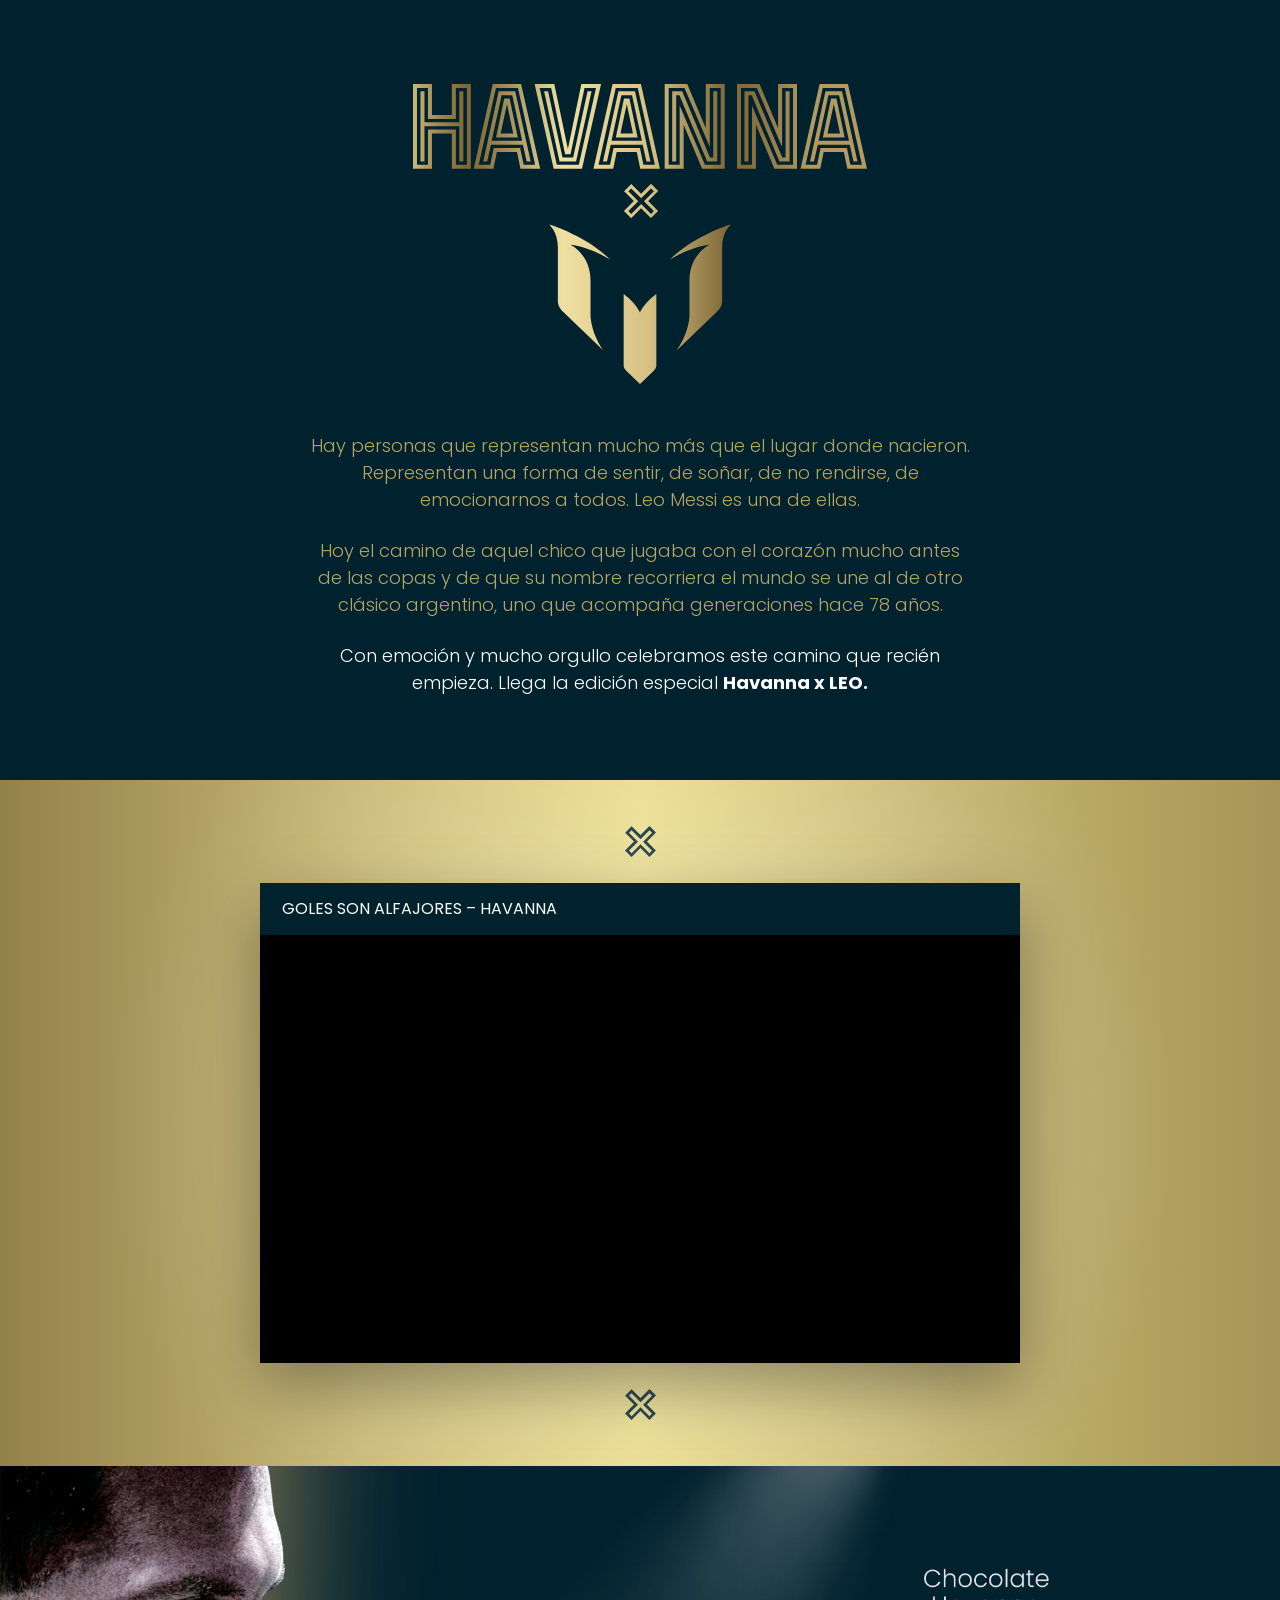
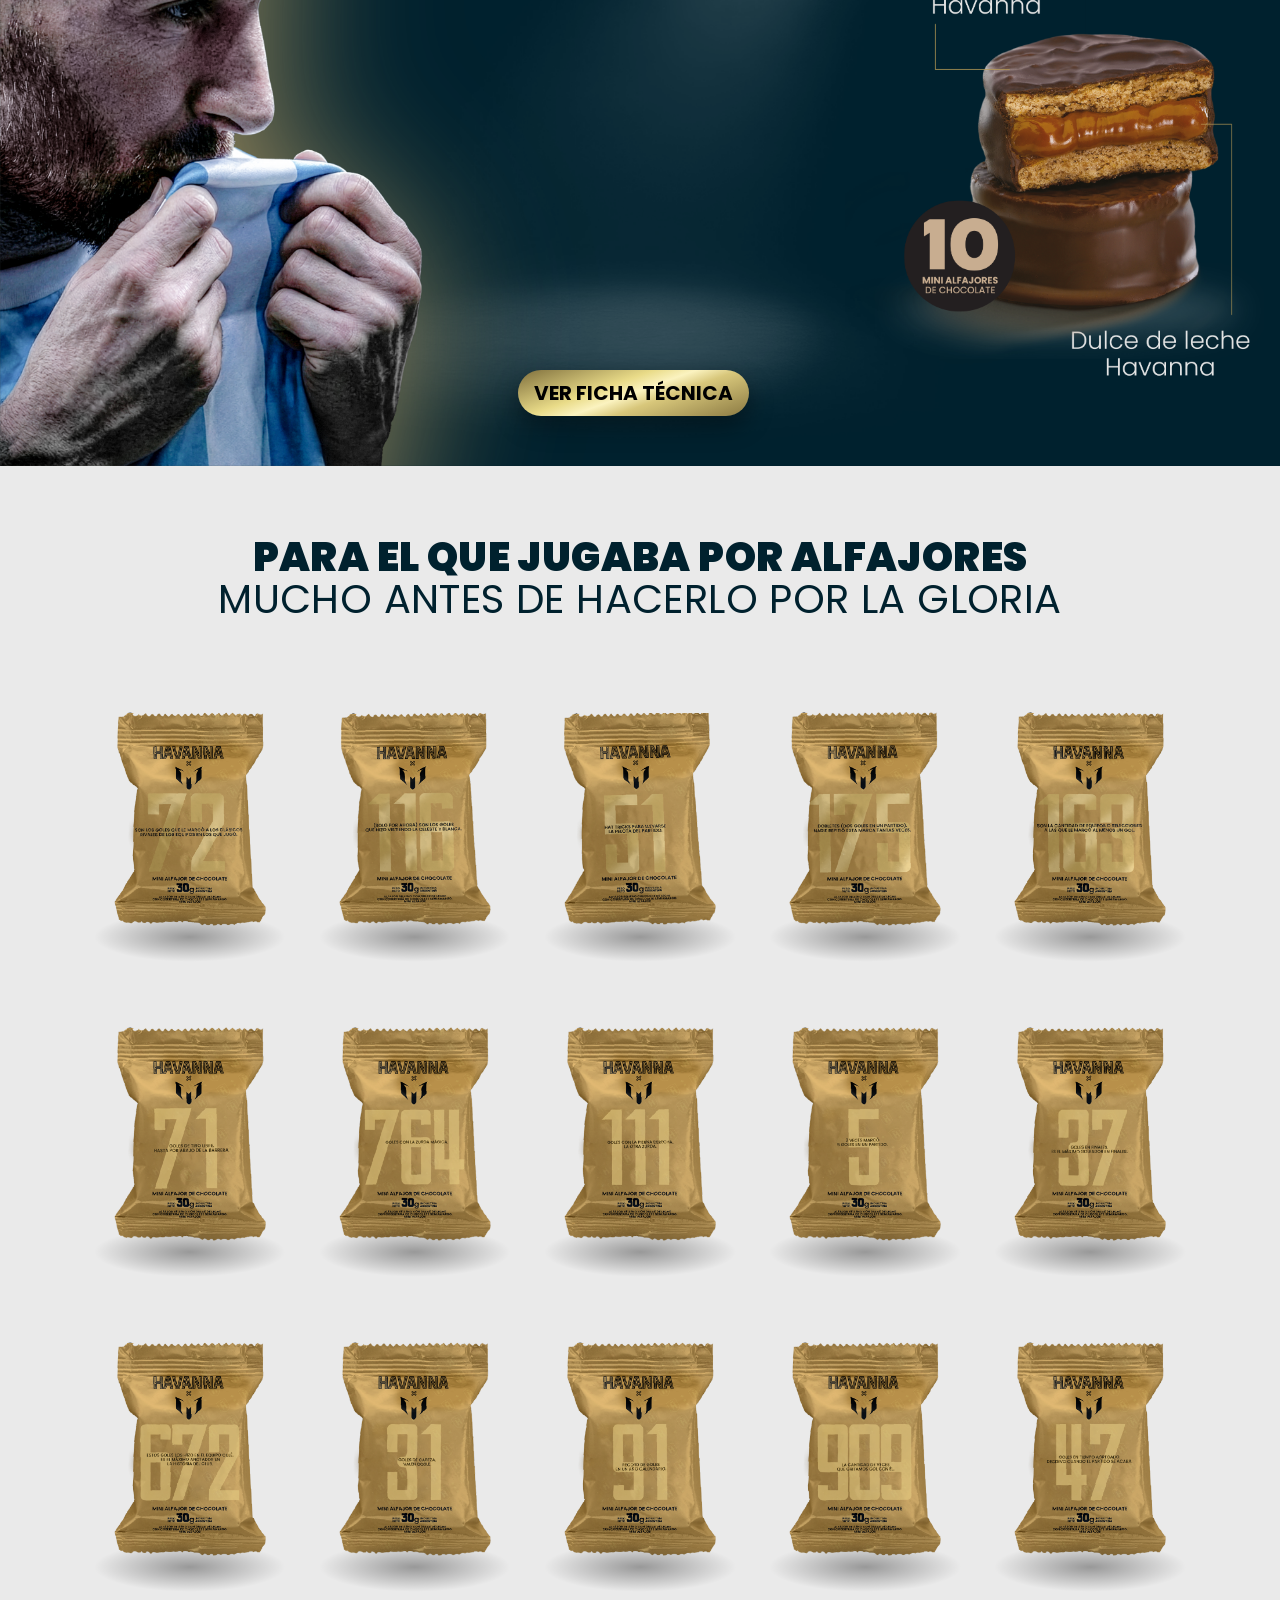
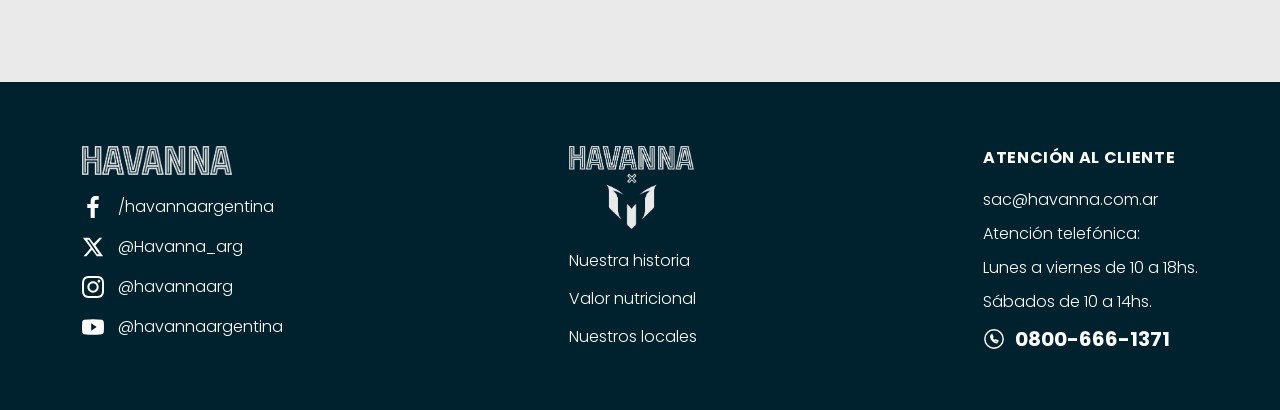
==== index.html @ f2377c0c "mobile" ====
<!doctype html>
<html lang="es">
  <head>
    <meta charset="UTF-8" />
    <meta name="viewport" content="width=device-width, initial-scale=1.0" />
    <title>Havanna x Leo</title>
    <link rel="preconnect" href="https://fonts.googleapis.com" />
    <link rel="preconnect" href="https://fonts.gstatic.com" crossorigin />
    <link
      href="https://fonts.googleapis.com/css2?family=Poppins:wght@300;400;500;700;900&display=swap"
      rel="stylesheet"
    />
    <link href="./styles.css" rel="stylesheet" />
  </head>
  <body>
    <!-- HERO -->
    <section class="hero">
      <div class="wrap">
        <div class="lockup">
          <img src="./recursos/SVG/logo-hero.svg" alt="Logo Havanna x Leo" />
        </div>

        <div class="hero-copy">
          <p>
            Hay personas que representan mucho más que el lugar donde nacieron.
            Representan una forma de sentir, de soñar, de no rendirse, de
            emocionarnos a todos. Leo Messi es una de ellas.
          </p>
          <p>
            Hoy el camino de aquel chico que jugaba con el corazón mucho antes
            de las copas y de que su nombre recorriera el mundo se une al de
            otro clásico argentino, uno que acompaña generaciones hace 78 años.
          </p>
          <p class="light">
            Con emoción y mucho orgullo celebramos este camino que recién
            empieza. Llega la edición especial <b>Havanna x LEO.</b>
          </p>
        </div>
      </div>
    </section>

    <!-- BANDA + VIDEO -->
    <section class="band">
      <img src="./recursos/SVG/x.svg" alt="" />

      <div class="video-card">
        <div class="video-bar">GOLES SON ALFAJORES – HAVANNA</div>
        <div class="video-frame">
          <iframe
            src="https://www.youtube.com/embed/VIDEO_ID"
            title="Goles son alfajores – Havanna"
            allow="
              accelerometer;
              autoplay;
              clipboard-write;
              encrypted-media;
              gyroscope;
              picture-in-picture;
            "
            allowfullscreen
          ></iframe>
        </div>
      </div>

      <img src="./recursos/SVG/x.svg" alt="" />
    </section>

    <!-- PRODUCTO -->
    <section class="product" id="ficha">
      <div class="product-col none"></div>
      <div class="product-col">
        <img class="pack-img" src="./recursos/Misc/Pack.png" alt="" />
        <button class="product-button" type="button">Ver ficha técnica</button>
      </div>
      <div class="product-col">
        <img
          class="alfajor-img"
          src="./recursos/Misc/Alfajor-banner.png"
          alt=""
        />
      </div>
    </section>

    <!-- GRILLA DE ALFAJORES -->
    <section class="collection">
      <div class="wrap">
        <h2>
          PARA EL QUE JUGABA POR ALFAJORES
          <span>MUCHO ANTES DE HACERLO POR LA GLORIA</span>
        </h2>

        <div class="grid" id="grid"></div>
      </div>
    </section>

    <!-- FOOTER -->
    <footer>
      <div class="wrap footer-grid">
        <div class="footer-col">
          <img
            class="logo-havanna"
            src="./recursos/Misc/Logo.png"
            alt="Havanna"
          />
          <div class="social">
            <a href="https://www.facebook.com/havannaargentina/?locale=es_LA"
              ><?xml version="1.0" encoding="iso-8859-1"?>
              <svg viewBox="0 0 155.139 155.139">
                <g>
                  <path
                    style="fill: #fff"
                    d="M89.584,155.139V84.378h23.742l3.562-27.585H89.584V39.184
		c0-7.984,2.208-13.425,13.67-13.425l14.595-0.006V1.08C115.325,0.752,106.661,0,96.577,0C75.52,0,61.104,12.853,61.104,36.452
		v20.341H37.29v27.585h23.814v70.761H89.584z"
                  />
                </g>
                <g></g>
                <g></g>
                <g></g>
                <g></g>
                <g></g>
                <g></g>
                <g></g>
                <g></g>
                <g></g>
                <g></g>
                <g></g>
                <g></g>
                <g></g>
                <g></g>
                <g></g>
              </svg>
              /havannaargentina</a
            >
            <a href="https://x.com/havanna_arg"
              ><svg viewBox="0 0 24 24">
                <path
                  d="M18.9 2H22l-7.3 8.3L23 22h-6.8l-5.3-6.9L4.8 22H1.7l7.8-8.9L1 2h7l4.8 6.3L18.9 2zm-2.4 18h1.9L7.6 4H5.6l10.9 16z"
                /></svg
              >@Havanna_arg</a
            >
            <a href="https://instagram.com/havannaarg"
              ><svg
                height="511pt"
                viewBox="0 0 511 511.9"
                width="511pt"
                xmlns="http://www.w3.org/2000/svg"
              >
                <path
                  d="m510.949219 150.5c-1.199219-27.199219-5.597657-45.898438-11.898438-62.101562-6.5-17.199219-16.5-32.597657-29.601562-45.398438-12.800781-13-28.300781-23.101562-45.300781-29.5-16.296876-6.300781-34.898438-10.699219-62.097657-11.898438-27.402343-1.300781-36.101562-1.601562-105.601562-1.601562s-78.199219.300781-105.5 1.5c-27.199219 1.199219-45.898438 5.601562-62.097657 11.898438-17.203124 6.5-32.601562 16.5-45.402343 29.601562-13 12.800781-23.097657 28.300781-29.5 45.300781-6.300781 16.300781-10.699219 34.898438-11.898438 62.097657-1.300781 27.402343-1.601562 36.101562-1.601562 105.601562s.300781 78.199219 1.5 105.5c1.199219 27.199219 5.601562 45.898438 11.902343 62.101562 6.5 17.199219 16.597657 32.597657 29.597657 45.398438 12.800781 13 28.300781 23.101562 45.300781 29.5 16.300781 6.300781 34.898438 10.699219 62.101562 11.898438 27.296876 1.203124 36 1.5 105.5 1.5s78.199219-.296876 105.5-1.5c27.199219-1.199219 45.898438-5.597657 62.097657-11.898438 34.402343-13.300781 61.601562-40.5 74.902343-74.898438 6.296876-16.300781 10.699219-34.902343 11.898438-62.101562 1.199219-27.300781 1.5-36 1.5-105.5s-.101562-78.199219-1.300781-105.5zm-46.097657 209c-1.101562 25-5.300781 38.5-8.800781 47.5-8.601562 22.300781-26.300781 40-48.601562 48.601562-9 3.5-22.597657 7.699219-47.5 8.796876-27 1.203124-35.097657 1.5-103.398438 1.5s-76.5-.296876-103.402343-1.5c-25-1.097657-38.5-5.296876-47.5-8.796876-11.097657-4.101562-21.199219-10.601562-29.398438-19.101562-8.5-8.300781-15-18.300781-19.101562-29.398438-3.5-9-7.699219-22.601562-8.796876-47.5-1.203124-27-1.5-35.101562-1.5-103.402343s.296876-76.5 1.5-103.398438c1.097657-25 5.296876-38.5 8.796876-47.5 4.101562-11.101562 10.601562-21.199219 19.203124-29.402343 8.296876-8.5 18.296876-15 29.398438-19.097657 9-3.5 22.601562-7.699219 47.5-8.800781 27-1.199219 35.101562-1.5 103.398438-1.5 68.402343 0 76.5.300781 103.402343 1.5 25 1.101562 38.5 5.300781 47.5 8.800781 11.097657 4.097657 21.199219 10.597657 29.398438 19.097657 8.5 8.300781 15 18.300781 19.101562 29.402343 3.5 9 7.699219 22.597657 8.800781 47.5 1.199219 27 1.5 35.097657 1.5 103.398438s-.300781 76.300781-1.5 103.300781zm0 0"
                />
                <path
                  d="m256.449219 124.5c-72.597657 0-131.5 58.898438-131.5 131.5s58.902343 131.5 131.5 131.5c72.601562 0 131.5-58.898438 131.5-131.5s-58.898438-131.5-131.5-131.5zm0 216.800781c-47.097657 0-85.300781-38.199219-85.300781-85.300781s38.203124-85.300781 85.300781-85.300781c47.101562 0 85.300781 38.199219 85.300781 85.300781s-38.199219 85.300781-85.300781 85.300781zm0 0"
                />
                <path
                  d="m423.851562 119.300781c0 16.953125-13.746093 30.699219-30.703124 30.699219-16.953126 0-30.699219-13.746094-30.699219-30.699219 0-16.957031 13.746093-30.699219 30.699219-30.699219 16.957031 0 30.703124 13.742188 30.703124 30.699219zm0 0"
                /></svg
              >@havannaarg</a
            >
            <a href="https://www.youtube.com/havannaargentina">
              <svg version="1.1" viewBox="0 0 409.592 409.592">
                <g>
                  <g>
                    <path
                      d="M403.882,107.206c-2.15-17.935-19.052-35.133-36.736-37.437c-107.837-13.399-216.883-13.399-324.685,0
			C24.762,72.068,7.86,89.271,5.71,107.206c-7.613,65.731-7.613,129.464,0,195.18c2.15,17.935,19.052,35.149,36.751,37.437
			c107.802,13.399,216.852,13.399,324.685,0c17.684-2.284,34.586-19.502,36.736-37.437
			C411.496,236.676,411.496,172.937,403.882,107.206z M170.661,273.074V136.539l102.4,68.27L170.661,273.074z"
                    />
                  </g>
                </g>
                <g></g>
                <g></g>
                <g></g>
                <g></g>
                <g></g>
                <g></g>
                <g></g>
                <g></g>
                <g></g>
                <g></g>
                <g></g>
                <g></g>
                <g></g>
                <g></g>
                <g></g>
              </svg>
              @havannaargentina</a
            >
          </div>
        </div>

        <div class="footer-col">
          <img
            class="logo-havanna-messi desktop"
            src="./recursos/Misc/Logo-Messi.png"
            alt="Havanna"
          />

          <img
            class="logo-havanna-messi mobile"
            src="./recursos/Misc/Logo-Messi-Horizontal.png"
            alt="Havanna"
          />

          <div class="foot-links">
            <a href="https://havanna.com.ar/nosotros/historia"
              >Nuestra historia</a
            >
            <a href="#ficha">Valor nutricional</a>
            <a href="https://havanna.com.ar/nuestros-locales"
              >Nuestros locales</a
            >
          </div>
        </div>

        <div class="footer-col foot-contact">
          <h4>ATENCIÓN AL CLIENTE</h4>
          <p>sac@havanna.com.ar</p>
          <p>Atención telefónica:</p>
          <p>Lunes a viernes de 10 a 18hs.</p>
          <p>Sábados de 10 a 14hs.</p>
          <div class="foot-phone">
            <svg viewBox="0 0 24 24">
              <circle cx="12" cy="12" r="10" />
              <path
                d="M8.5 8.5c0 4 3 7 6.5 7.5l1.2-2-2.4-1-.8 1c-1.5-.6-2.7-1.8-3.3-3.3l1-.8-1-2.4-1.2 1.2z"
              />
            </svg>
            0800-666-1371
          </div>
        </div>
      </div>
    </footer>

    <!-- MODAL FICHA TÉCNICA -->
    <dialog id="modal-ficha" class="modal-overlay" aria-label="Ficha técnica">
      <div class="modal-box">
        <button type="button" class="modal-close" aria-label="Cerrar">
          &times;
        </button>
        <img
          src="./recursos/Misc/Ficha-Tecnica-HavannaxMessi.jpg"
          alt="Ficha técnica Havanna x LEO"
        />
      </div>
    </dialog>

    <script>
      var grid = document.getElementById("grid");
      for (var i = 1; i <= 15; i++) {
        var num = String(i);
        var d = document.createElement("div");
        d.className = "wrapper";
        d.innerHTML =
          '<img src="recursos/Alfajores-crop/AL' +
          num +
          '.png" alt="Alfajor Havanna x LEO ' +
          num +
          '" />';
        grid.appendChild(d);
      }

      var modal = document.getElementById("modal-ficha");
      var btnFicha = document.querySelector(".product-button");
      var btnClose = document.querySelector(".modal-close");

      btnFicha.addEventListener("click", function () {
        modal.showModal();
      });

      btnClose.addEventListener("click", function () {
        modal.close();
      });

      modal.addEventListener("click", function (e) {
        if (e.target === modal) modal.close();
      });
    </script>
  </body>
</html>
---- styles.css ----
:root {
  --navy: #00212e;
  --navy-deep: #050606;
  --grey: #eaeaea;
  --white: #ffffff;
  --gold: #c9b26a;
  --gold-soft: #b5a564;
  --gold-band: linear-gradient(
    90deg,
    #93814a 0%,
    #c8b873 28%,
    #e9db88 50%,
    #c8b873 72%,
    #a69556 100%
  );
  --gold-metal: linear-gradient(
    160deg,
    #7e6e3c 0%,
    #e9db88 38%,
    #fbf3c0 50%,
    #d8c77b 62%,
    #8a7942 100%
  );
  --content: 1180px;
}

* {
  box-sizing: border-box;
  margin: 0;
  padding: 0;
}
html {
  scroll-behavior: smooth;
}
body {
  font-family: "Poppins", sans-serif;
  background: var(--navy);
  color: var(--white);
  line-height: 1.5;
  -webkit-font-smoothing: antialiased;
}
img {
  max-width: 100%;
  display: block;
}
a {
  color: inherit;
  text-decoration: none;
}

.coming-soon {
  text-transform: uppercase;
  font-weight: 300;
  letter-spacing: 5px;
  color: var(--gold);
  margin-top: 50px;
}

.wrap {
  max-width: var(--content);
  margin: 0 auto;
  padding: 0 32px;
  display: flex;
  height: 100%;
  flex-direction: column;
  align-items: center;
  justify-content: center;
}

.img-slot {
  position: relative;
  background: #11222d;
  background-image: linear-gradient(
    135deg,
    rgba(255, 255, 255, 0.04) 25%,
    transparent 25%,
    transparent 50%,
    rgba(255, 255, 255, 0.04) 50%,
    rgba(255, 255, 255, 0.04) 75%,
    transparent 75%
  );
  background-size: 28px 28px;
  border: 1px dashed rgba(201, 178, 106, 0.45);
  display: flex;
  align-items: center;
  justify-content: center;
  color: rgba(201, 178, 106, 0.7);
  font-size: 13px;
  letter-spacing: 0.05em;
  text-align: center;
}
.img-slot span {
  padding: 8px 12px;
}

.logo-havanna {
  width: 150px;
  padding-bottom: 20px;
}

.logo-havanna-messi {
  width: 125px;
  padding-bottom: 20px;
}

.x-mark {
  width: 34px;
  height: 34px;
  display: block;
}
.x-mark path {
  fill: var(--gold);
}

.leo-mark {
  width: 120px;
  height: auto;
  display: block;
}

/* HERO */
.hero {
  background: var(--navy);
  text-align: center;
  height: 100vh;
  max-height: 780px;
}
.lockup {
  display: flex;
  flex-direction: column;
  align-items: center;
  gap: 18px;
  margin-bottom: 48px;
}

.lockup img {
  height: 300px;
}

.hero-copy {
  max-width: 660px;
  margin: 0 auto;
  display: flex;
  flex-direction: column;
  gap: 24px;
}
.hero-copy p {
  color: var(--gold-soft);
  font-weight: 300;
  font-size: 18px;
}
.hero-copy .light {
  color: var(--white);
}
.hero-copy .light b {
  font-weight: 700;
}

/* BANDA DORADA + VIDEO */
.band {
  background: var(--gold-band);
  padding: 46px 0;
  position: relative;
}
.band::after {
  content: "";
  position: absolute;
  inset: 0;
  background: radial-gradient(
    60% 120% at 50% 50%,
    rgba(255, 255, 255, 0.35),
    transparent 70%
  );
  pointer-events: none;
}
.band .x-mark {
  margin: 0 auto;
  position: relative;
  z-index: 1;
}
.band img {
  width: 31px;
  margin: 0 auto;
}
.band .x-mark path {
  fill: var(--navy);
}
.video-card {
  position: relative;
  z-index: 1;
  max-width: 760px;
  margin: 26px auto;
  background: var(--navy);
  overflow: hidden;
  box-shadow: 0 24px 60px rgba(0, 0, 0, 0.35);
}
.video-bar {
  padding: 14px 22px;
  font-size: 16px;
  color: var(--white);
  background: var(--navy);
}
.video-frame {
  position: relative;
  aspect-ratio: 16/9;
  background: #000;
}
.video-frame iframe {
  position: absolute;
  inset: 0;
  width: 100%;
  height: 100%;
  border: 0;
}

/* PRODUCTO */
.product {
  background: var(--navy);
  position: relative;
  min-height: 600px;
  background-image:
    url("./recursos/Misc/Messi.png"), url("./recursos/Misc/Foco.png");
  background-size: contain, contain;
  background-position:
    left,
    55% 10%;
  background-repeat: no-repeat, no-repeat;
  display: flex;
}

.product-col {
  width: 33%;
  display: flex;
  flex-direction: column;
  align-items: center;
  justify-content: flex-end;
  gap: 20px;
  padding: 50px 0;
}

.pack-img {
  height: 400px;
  object-fit: cover;
}

.alfajor-img {
  height: 450px;
  object-fit: cover;
}

.product-button {
  font-family: "Poppins", sans-serif;
  text-transform: uppercase;
  font-size: 20px;
  font-weight: bold;
  padding: 8px 16px;
  border-radius: 24px;
  border: none;
  background: var(--gold-metal);
  box-shadow: 0 10px 24px rgba(0, 0, 0, 0.4);
  cursor: pointer;
}

/* GRILLA DE ALFAJORES */
.collection {
  background: var(--grey);
  color: var(--navy);
  padding: 70px 0 90px;
  text-align: center;
}
.collection h2 {
  font-weight: 900;
  font-size: 40px;
  letter-spacing: 0.01em;
  line-height: 1.05;
}
.collection h2 span {
  display: block;
  font-weight: 400;
}
.grid {
  display: grid;
  grid-template-columns: repeat(5, 1fr);
  gap: 28px 10px;
  margin-top: 56px;
}
.wrapper {
  position: relative;
  aspect-ratio: 3/4;
  overflow: hidden;
  display: flex;
  align-items: center;
  justify-content: center;
}

.wrapper img {
  width: 80%;
  height: 100%;
  padding: 0 10px;
  object-fit: contain;
  display: block;
}

.wrapper::after {
  content: "";
  position: absolute;
  bottom: 0;
  left: 50%;
  transform: translateX(-50%);
  width: 90%;
  height: 50px;
  background: radial-gradient(
    ellipse at center,
    rgba(0, 0, 0, 0.35) 0%,
    rgba(0, 0, 0, 0) 70%
  );
  border-radius: 50%;
}

/* FOOTER */
footer {
  background: var(--navy);
  padding: 64px 0 56px;
}
.footer-grid {
  display: flex;
  justify-content: space-between;
  align-items: flex-start;
  gap: 40px;
  flex-direction: row;
}

.social {
  display: flex;
  flex-direction: column;
  gap: 16px;
}
.social a {
  display: flex;
  align-items: center;
  gap: 14px;
  font-weight: 300;
  font-size: 16px;
}
.social svg {
  width: 22px;
  height: 22px;
  fill: var(--white);
  flex: 0 0 auto;
}
.foot-center {
  display: flex;
  flex-direction: column;
}

.foot-center .leo-mark {
  width: 54px;
  margin: 6px 0 18px;
}

.mobile {
  display: none;
}

.foot-links {
  display: flex;
  flex-direction: column;
  gap: 14px;
  font-weight: 300;
}
.foot-contact h4 {
  font-weight: 700;
  letter-spacing: 0.04em;
  margin-bottom: 18px;
}
.foot-contact p {
  font-weight: 300;
  margin-bottom: 10px;
}
.foot-phone {
  display: flex;
  align-items: center;
  gap: 10px;
  font-weight: 700;
  font-size: 20px;
  margin-top: 6px;
}
.foot-phone svg {
  width: 22px;
  height: 22px;
  fill: none;
  stroke: var(--white);
  stroke-width: 1.6;
}

/* MODAL FICHA TÉCNICA */
.modal-overlay {
  border: none;
  padding: 0;
  background: transparent;
  max-width: 100vw;
  max-height: 100vh;
  width: 100%;
  height: 100%;
}

.modal-overlay::backdrop {
  background: rgba(0, 0, 0, 0.8);
}

.modal-box {
  position: relative;
  max-width: 860px;
  margin: auto;
  top: 50%;
  transform: translateY(-50%);
}

.modal-box img {
  width: 50%;
  height: auto;
  margin: 0 auto;
  display: block;
}

.modal-close {
  position: absolute;
  top: -16px;
  right: -16px;
  width: 36px;
  height: 36px;
  border-radius: 50%;
  border: none;
  background: var(--gold-metal);
  color: var(--navy);
  font-size: 20px;
  line-height: 1;
  cursor: pointer;
  display: flex;
  align-items: center;
  justify-content: center;
  z-index: 1;
  box-shadow: 0 4px 12px rgba(0, 0, 0, 0.4);
}

@media (max-width: 900px) {
  .havanna-word {
    font-size: 54px;
  }
  .product-grid {
    grid-template-columns: 1fr;
  }
  .messi-photo {
    min-height: 300px;
  }
  .grid {
    grid-template-columns: repeat(3, 1fr);
  }
  .collection h2 {
    font-size: 28px;
  }

  .footer-col {
    display: flex;
    flex-direction: column;
    width: 250px;
    align-items: flex-start;
  }

  .social,
  .foot-links {
    align-items: flex-start;
  }

  .footer-grid {
    text-align: center;
    display: flex;
    align-items: center;
    justify-content: center;
    flex-direction: column;
  }

  .foot-phone {
    justify-content: center;
  }

  .foot-contact h4,
  .foot-contact p {
    text-align: left;
  }

  .mobile {
    display: block;
  }

  .desktop {
    display: none;
  }

  .logo-havanna-messi {
    width: 300px !important;
    padding-bottom: 20px;
  }
}

@media (max-width: 520px) {
  .grid {
    grid-template-columns: repeat(2, 1fr);
  }

  .modal-box img {
    width: 90%;
  }

  .modal-close {
    position: absolute;
    top: -16px;
    right: 10px;
  }

  .hero {
    height: unset;
    max-height: unset;
    padding-bottom: 50px;
  }

  .lockup {
    margin-bottom: 0px;
  }

  .lockup img {
    width: 90%;
  }

  .band img {
    width: 16px;
  }

  .video-card {
    width: 90%;
  }

  /* PRODUCTO */
  .product {
    height: 950px;
    padding: 50px 0;
    min-height: unset;
    background-image:
      url("./recursos/Misc/Messi-Mobile.png"), url("./recursos/Misc/Foco.png");
    background-size: 60%, 160%;
    background-position:
      bottom left,
      top;
    flex-direction: column;
  }

  .product-col {
    width: 100%;
    height: auto;
    padding: 20px 0px;
    position: relative;
  }

  .none {
    display: none;
  }

  .pack-img {
    height: 300px;
  }

  .alfajor-img {
    height: 300px;
  }

  .product-button {
    font-size: 12px;
    position: absolute;
    left: 40%;
    top: 220%;
  }

  .collection h2 {
    font-size: 20px;
  }

  .grid {
    grid-template-columns: repeat(3, 1fr);
  }

  .wrapper {
    aspect-ratio: unset;
  }
}
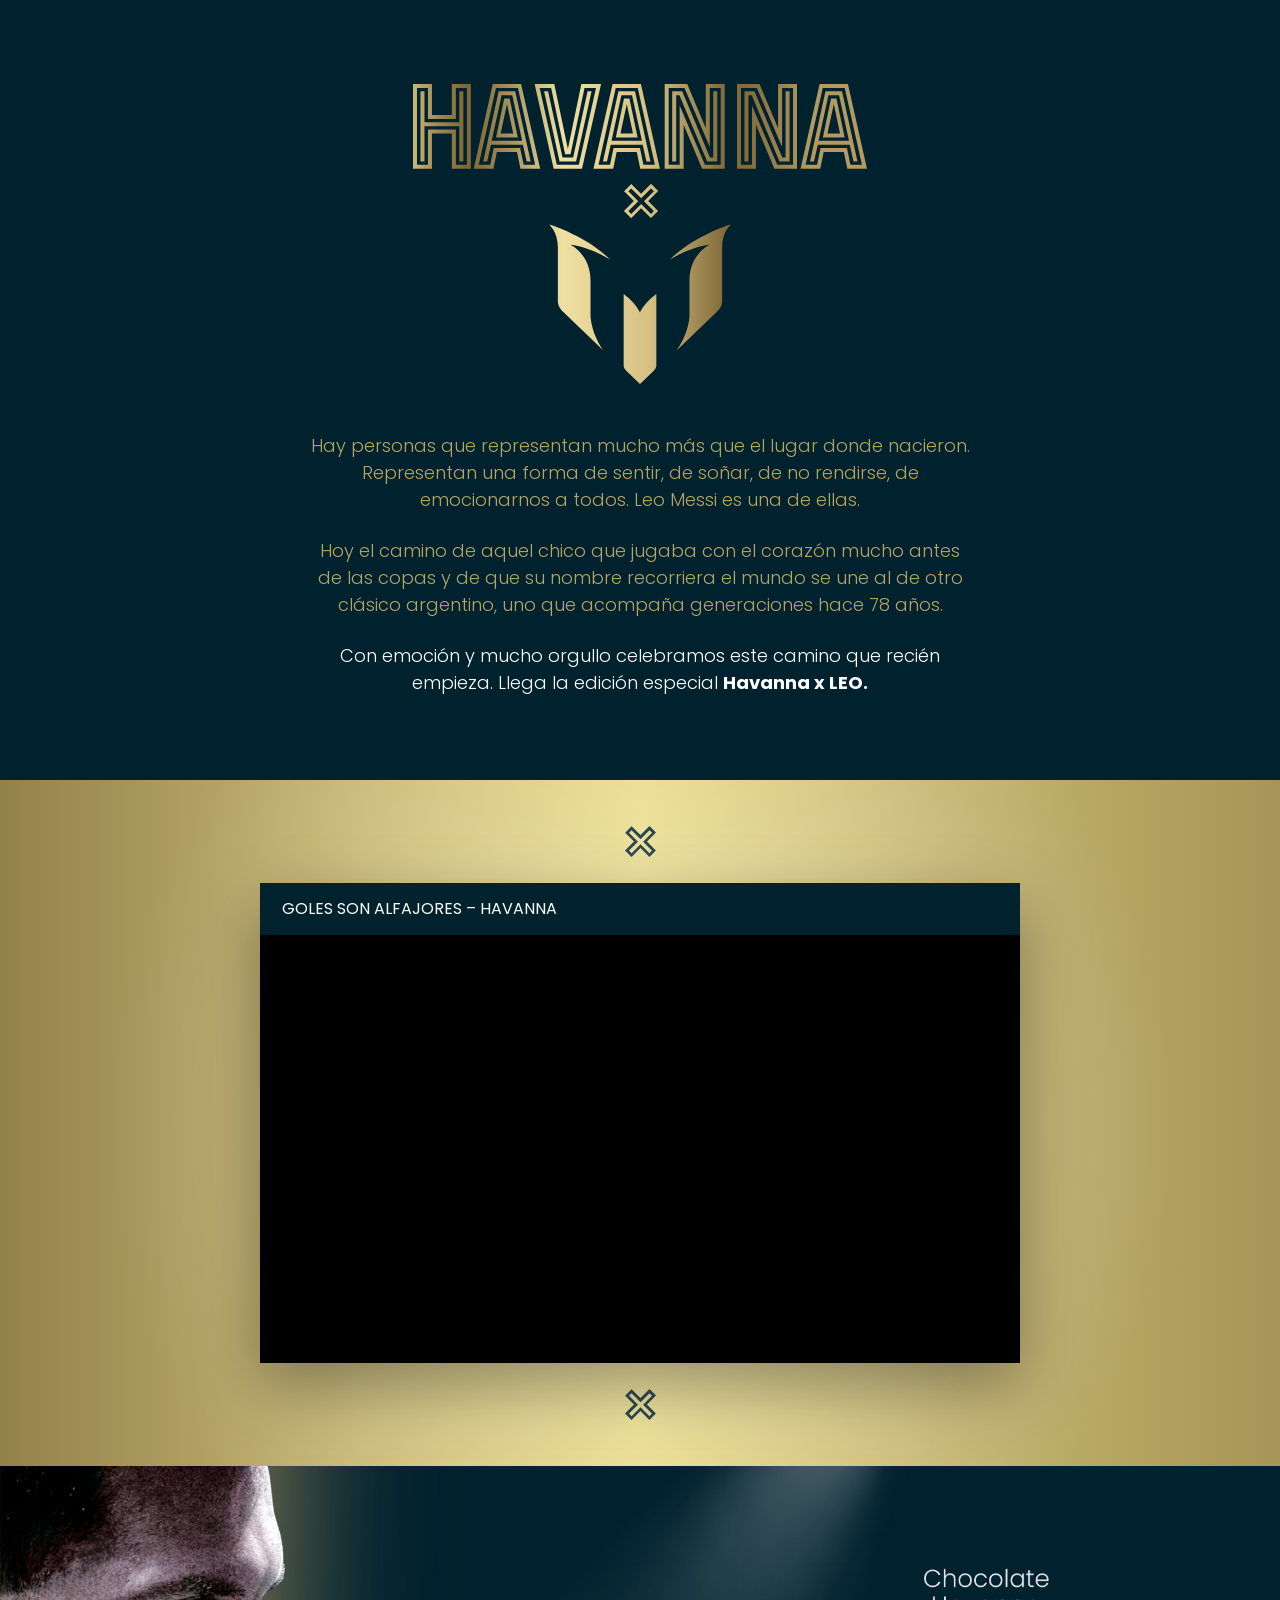
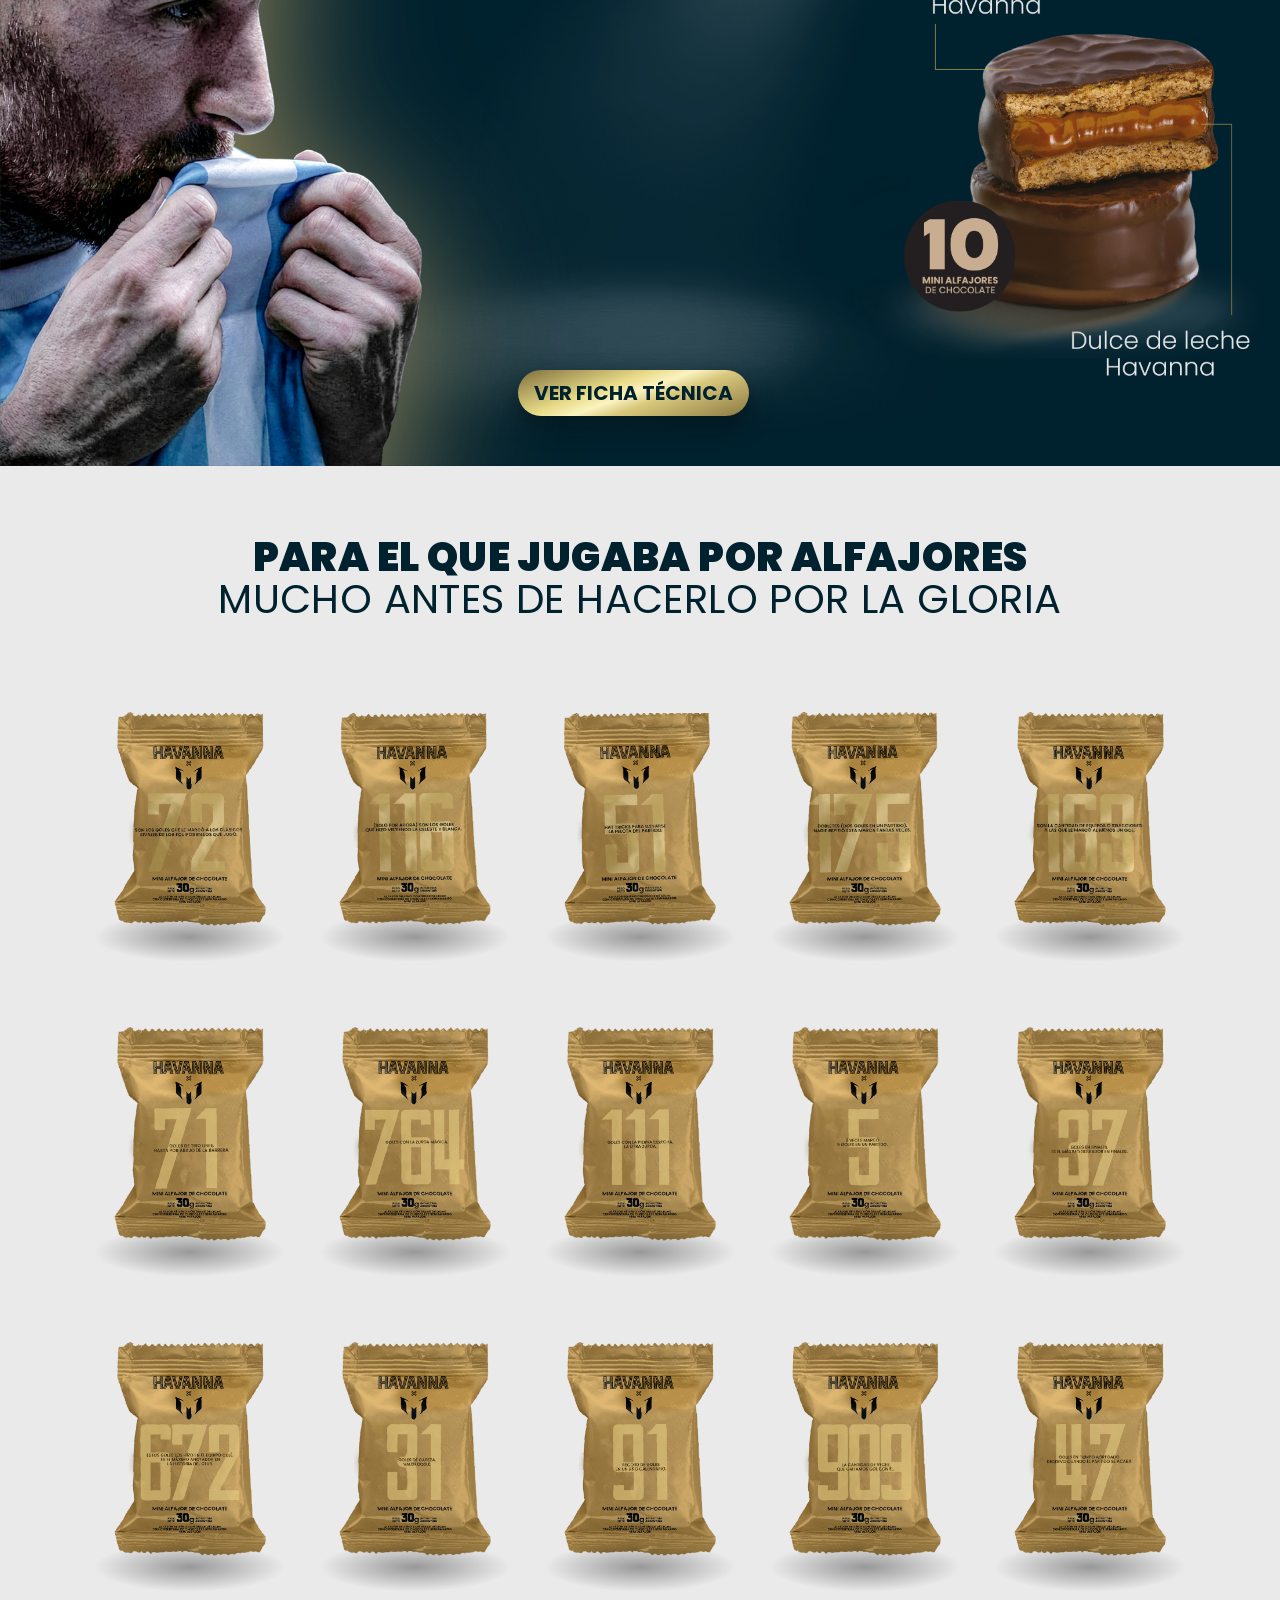
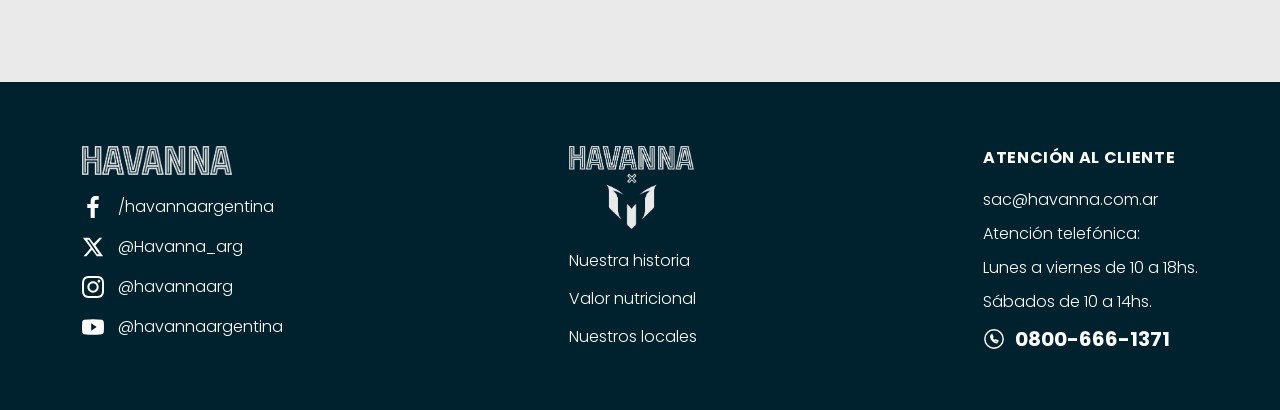
==== commit cb02e269: "gmt tags" ====
--- a/index.html
+++ b/index.html
@@ -11,6 +11,20 @@
       rel="stylesheet"
     />
     <link href="./styles.css" rel="stylesheet" />
+    <!-- Google Tag Manager -->
+    <script>
+      (function (w, d, s, l, i) {
+        w[l] = w[l] || [];
+        w[l].push({ "gtm.start": new Date().getTime(), event: "gtm.js" });
+        var f = d.getElementsByTagName(s)[0],
+          j = d.createElement(s),
+          dl = l != "dataLayer" ? "&l=" + l : "";
+        j.async = true;
+        j.src = "https://www.googletagmanager.com/gtm.js?id=" + i + dl;
+        f.parentNode.insertBefore(j, f);
+      })(window, document, "script", "dataLayer", "GTM-M2GBD9V4");
+    </script>
+    <!-- End Google Tag Manager -->
   </head>
   <body>
     <!-- HERO -->
@@ -277,5 +291,16 @@
         if (e.target === modal) modal.close();
       });
     </script>
+
+    <!-- Google Tag Manager (noscript) -->
+    <noscript
+      ><iframe
+        src="https://www.googletagmanager.com/ns.html?id=GTM-M2GBD9V4"
+        height="0"
+        width="0"
+        style="display: none; visibility: hidden"
+      ></iframe
+    ></noscript>
+    <!-- End Google Tag Manager (noscript) -->
   </body>
 </html>
--- a/styles.css
+++ b/styles.css
@@ -259,6 +259,13 @@
   background: var(--gold-metal);
   box-shadow: 0 10px 24px rgba(0, 0, 0, 0.4);
   cursor: pointer;
+  color: var(--navy);
+}
+
+.product-button,
+.product-button a,
+.product-button:visited {
+  color: var(--navy);
 }
 
 /* GRILLA DE ALFAJORES */
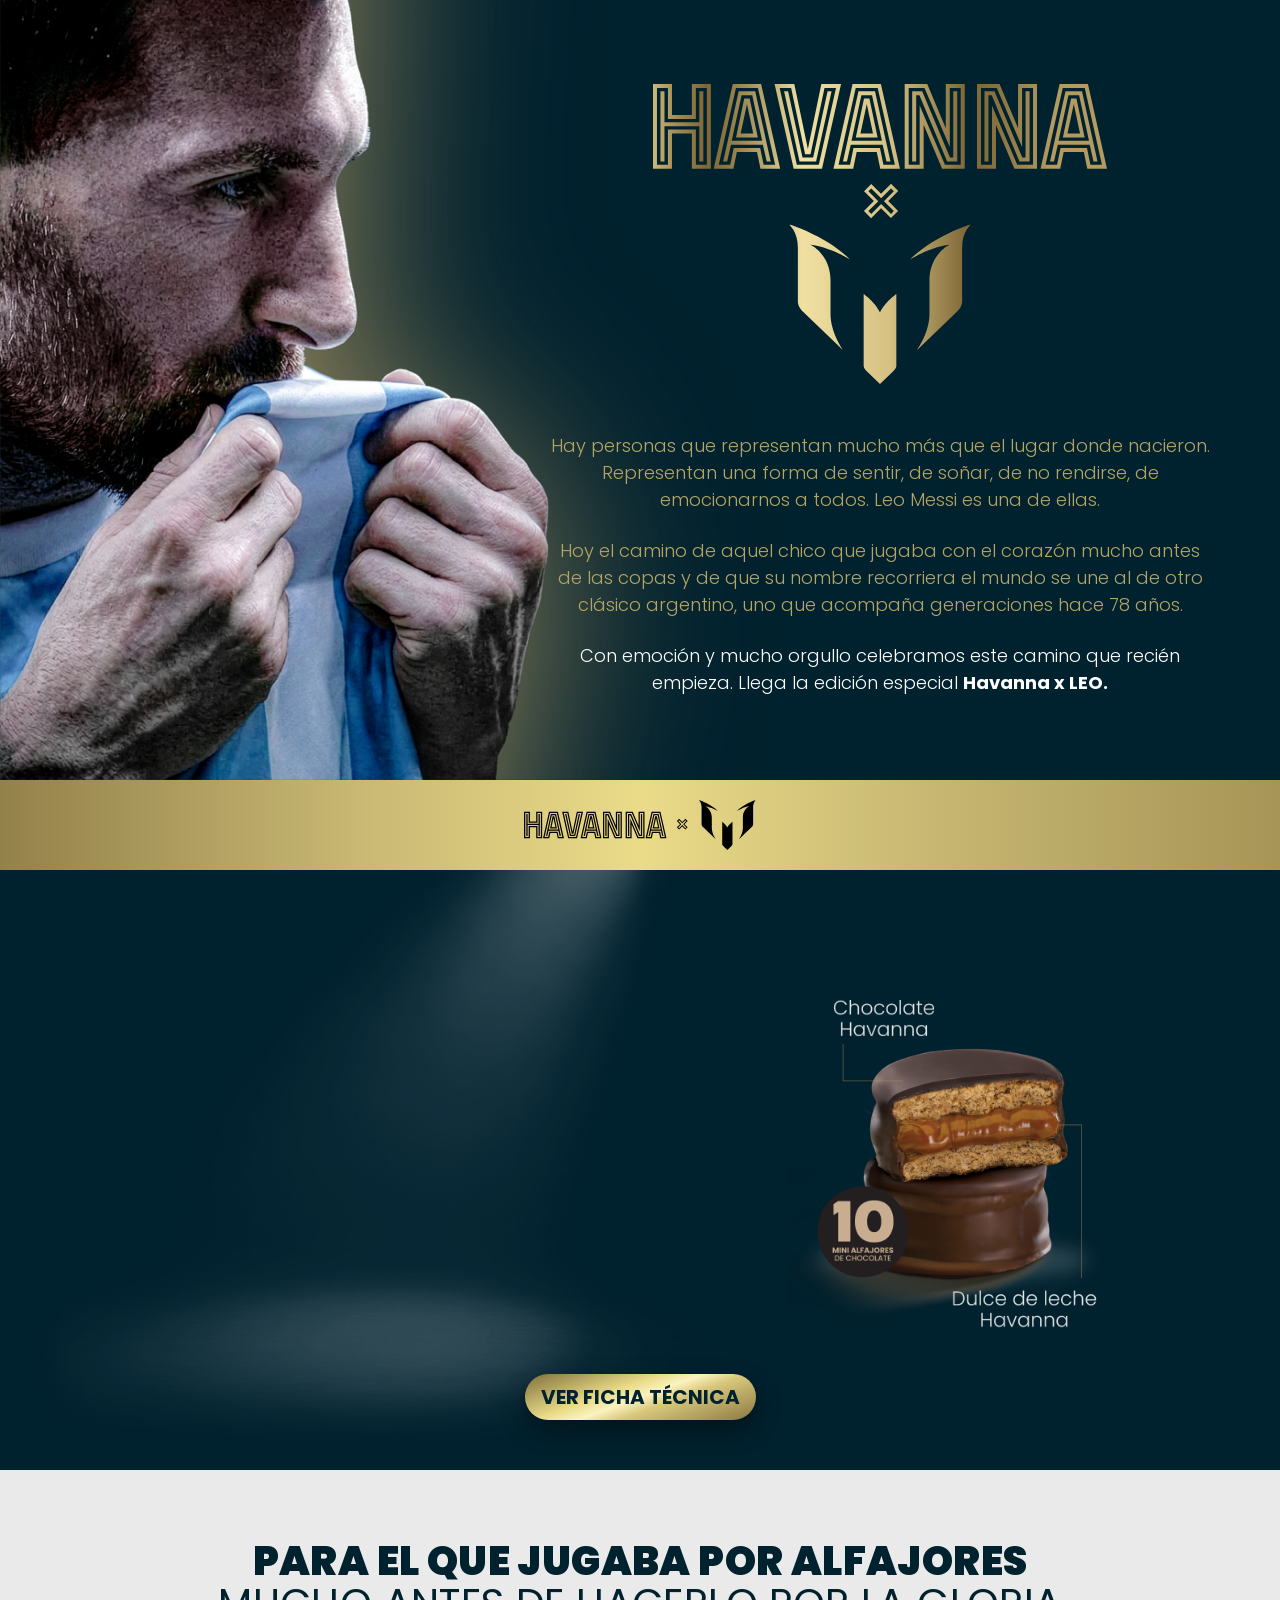
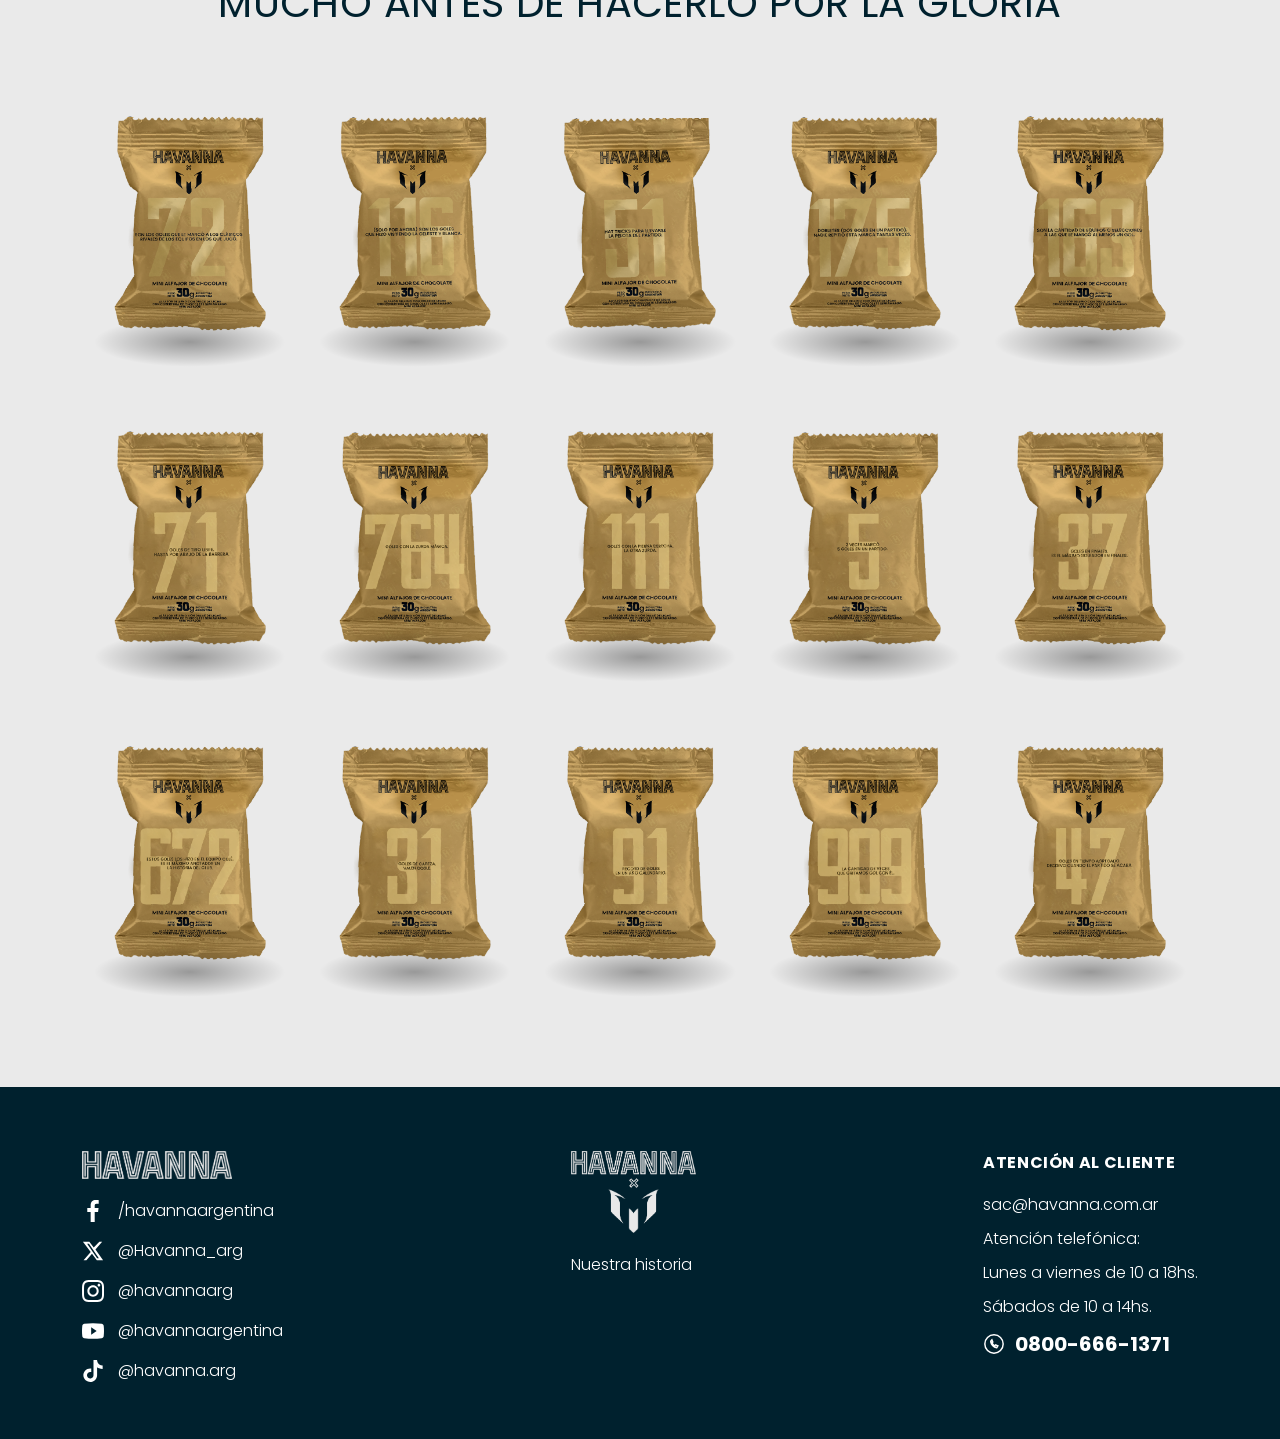
==== commit 1eb40cc9: "cambios feedback;" ====
--- a/index.html
+++ b/index.html
@@ -11,6 +11,7 @@
       rel="stylesheet"
     />
     <link href="./styles.css" rel="stylesheet" />
+    <link rel="icon" type="image/png" href="recursos/Misc/favicon.png" />
     <!-- Google Tag Manager -->
     <script>
       (function (w, d, s, l, i) {
@@ -29,11 +30,15 @@
   <body>
     <!-- HERO -->
     <section class="hero">
-      <div class="wrap">
+      <div class="wrap-hero">
         <div class="lockup">
           <img src="./recursos/SVG/logo-hero.svg" alt="Logo Havanna x Leo" />
         </div>
-
+        <!-- <img
+          src="./recursos/Misc/Messi-Mobile.png"
+          alt="Messi besando la camiseta"
+          class="img-hero-mobile"
+        /> -->
         <div class="hero-copy">
           <p>
             Hay personas que representan mucho más que el lugar donde nacieron.
@@ -52,9 +57,14 @@
         </div>
       </div>
     </section>
-
+    <section class="band-leo">
+      <img
+        src="./recursos/Misc/logo-messi-negro.svg"
+        alt="Logo Havanna x Leo"
+      />
+    </section>
     <!-- BANDA + VIDEO -->
-    <section class="band">
+    <section class="band hidden">
       <img src="./recursos/SVG/x.svg" alt="" />
 
       <div class="video-card">
@@ -81,18 +91,17 @@
 
     <!-- PRODUCTO -->
     <section class="product" id="ficha">
-      <div class="product-col none"></div>
       <div class="product-col">
         <img class="pack-img" src="./recursos/Misc/Pack.png" alt="" />
-        <button class="product-button" type="button">Ver ficha técnica</button>
       </div>
       <div class="product-col">
         <img
           class="alfajor-img"
-          src="./recursos/Misc/Alfajor-banner.png"
+          src="./recursos/Misc/HavannaxMessi-03.png"
           alt=""
         />
       </div>
+      <button class="product-button" type="button">Ver ficha técnica</button>
     </section>
 
     <!-- GRILLA DE ALFAJORES -->
@@ -112,8 +121,13 @@
       <div class="wrap footer-grid">
         <div class="footer-col">
           <img
-            class="logo-havanna"
+            class="logo-havanna desktop"
             src="./recursos/Misc/Logo.png"
+            alt="Havanna"
+          />
+          <img
+            class="logo-havanna mobile"
+            src="./recursos/Misc/Logo-Messi-Horizontal.png"
             alt="Havanna"
           />
           <div class="social">
@@ -201,6 +215,23 @@
               </svg>
               @havannaargentina</a
             >
+            <a href="https://www.tiktok.com/@havanna.arg">
+              <svg
+                id="Capa_1"
+                enable-background="new 0 0 512 512"
+                height="512"
+                viewBox="0 0 512 512"
+                width="512"
+                xmlns="http://www.w3.org/2000/svg"
+              >
+                <g>
+                  <path
+                    d="m480.32 128.39c-29.22 0-56.18-9.68-77.83-26.01-24.83-18.72-42.67-46.18-48.97-77.83-1.56-7.82-2.4-15.89-2.48-24.16h-83.47v228.08l-.1 124.93c0 33.4-21.75 61.72-51.9 71.68-8.75 2.89-18.2 4.26-28.04 3.72-12.56-.69-24.33-4.48-34.56-10.6-21.77-13.02-36.53-36.64-36.93-63.66-.63-42.23 33.51-76.66 75.71-76.66 8.33 0 16.33 1.36 23.82 3.83v-62.34-22.41c-7.9-1.17-15.94-1.78-24.07-1.78-46.19 0-89.39 19.2-120.27 53.79-23.34 26.14-37.34 59.49-39.5 94.46-2.83 45.94 13.98 89.61 46.58 121.83 4.79 4.73 9.82 9.12 15.08 13.17 27.95 21.51 62.12 33.17 98.11 33.17 8.13 0 16.17-.6 24.07-1.77 33.62-4.98 64.64-20.37 89.12-44.57 30.08-29.73 46.7-69.2 46.88-111.21l-.43-186.56c14.35 11.07 30.04 20.23 46.88 27.34 26.19 11.05 53.96 16.65 82.54 16.64v-60.61-22.49c.02.02-.22.02-.24.02z"
+                  />
+                </g>
+              </svg>
+              @havanna.arg</a
+            >
           </div>
         </div>
 
@@ -211,19 +242,9 @@
             alt="Havanna"
           />
 
-          <img
-            class="logo-havanna-messi mobile"
-            src="./recursos/Misc/Logo-Messi-Horizontal.png"
-            alt="Havanna"
-          />
-
           <div class="foot-links">
             <a href="https://havanna.com.ar/nosotros/historia"
               >Nuestra historia</a
-            >
-            <a href="#ficha">Valor nutricional</a>
-            <a href="https://havanna.com.ar/nuestros-locales"
-              >Nuestros locales</a
             >
           </div>
         </div>
--- a/styles.css
+++ b/styles.css
@@ -48,6 +48,10 @@
   text-decoration: none;
 }
 
+.hidden {
+  display: none;
+}
+
 .coming-soon {
   text-transform: uppercase;
   font-weight: 300;
@@ -65,6 +69,18 @@
   flex-direction: column;
   align-items: center;
   justify-content: center;
+}
+
+.wrap-hero {
+  max-width: 100%;
+  margin: 0 auto;
+  padding: 0 32px;
+  display: flex;
+  height: 100%;
+  flex-direction: column;
+  align-items: center;
+  justify-content: center;
+  padding-left: 40%;
 }
 
 .img-slot {
@@ -124,6 +140,9 @@
   text-align: center;
   height: 100vh;
   max-height: 780px;
+  background-image: url("./recursos/Misc/Messi.png");
+  background-size: contain;
+  background-repeat: no-repeat;
 }
 .lockup {
   display: flex;
@@ -154,6 +173,23 @@
 }
 .hero-copy .light b {
   font-weight: 700;
+}
+
+.band-leo {
+  background: var(--gold-band);
+  padding: 20px 0;
+  display: flex;
+  align-items: center;
+  justify-content: center;
+  color: black;
+}
+
+.band-leo img {
+  height: 50px;
+}
+
+.img-hero-mobile {
+  display: block;
 }
 
 /* BANDA DORADA + VIDEO */
@@ -218,24 +254,23 @@
   background: var(--navy);
   position: relative;
   min-height: 600px;
-  background-image:
-    url("./recursos/Misc/Messi.png"), url("./recursos/Misc/Foco.png");
-  background-size: contain, contain;
-  background-position:
-    left,
-    55% 10%;
-  background-repeat: no-repeat, no-repeat;
-  display: flex;
+  background-image: url("./recursos/Misc/Foco.png");
+  background-size: contain;
+  background-position: 0% 10%;
+  background-repeat: no-repeat;
+  display: flex;
+  align-items: center;
+  justify-content: center;
 }
 
 .product-col {
-  width: 33%;
-  display: flex;
-  flex-direction: column;
-  align-items: center;
-  justify-content: flex-end;
+  width: 50%;
+  display: flex;
+  flex-direction: column;
+  align-items: center;
+  justify-content: top;
   gap: 20px;
-  padding: 50px 0;
+  /* padding-top: 50px; */
 }
 
 .pack-img {
@@ -260,6 +295,8 @@
   box-shadow: 0 10px 24px rgba(0, 0, 0, 0.4);
   cursor: pointer;
   color: var(--navy);
+  position: absolute;
+  bottom: 50px;
 }
 
 .product-button,
@@ -400,6 +437,10 @@
   stroke-width: 1.6;
 }
 
+.logo-havanna .mobile {
+  display: none;
+}
+
 /* MODAL FICHA TÉCNICA */
 .modal-overlay {
   border: none;
@@ -503,11 +544,6 @@
   .desktop {
     display: none;
   }
-
-  .logo-havanna-messi {
-    width: 300px !important;
-    padding-bottom: 20px;
-  }
 }
 
 @media (max-width: 520px) {
@@ -525,12 +561,6 @@
     right: 10px;
   }
 
-  .hero {
-    height: unset;
-    max-height: unset;
-    padding-bottom: 50px;
-  }
-
   .lockup {
     margin-bottom: 0px;
   }
@@ -549,16 +579,14 @@
 
   /* PRODUCTO */
   .product {
-    height: 950px;
+    /* height: 950px; */
     padding: 50px 0;
     min-height: unset;
-    background-image:
-      url("./recursos/Misc/Messi-Mobile.png"), url("./recursos/Misc/Foco.png");
-    background-size: 60%, 160%;
-    background-position:
-      bottom left,
-      top;
+    background-image: url("./recursos/Misc/Foco.png");
+    background-size: 160%;
+    background-position: top;
     flex-direction: column;
+    position: relative;
   }
 
   .product-col {
@@ -583,8 +611,7 @@
   .product-button {
     font-size: 12px;
     position: absolute;
-    left: 40%;
-    top: 220%;
+    bottom: 25px;
   }
 
   .collection h2 {
@@ -598,4 +625,40 @@
   .wrapper {
     aspect-ratio: unset;
   }
-}
+
+  .hero {
+    height: 1100px;
+    max-height: unset;
+    padding-bottom: 50px;
+    /* height: 100vh; */
+    /* max-height: 780px; */
+    background-image: url("./recursos/Misc/Messi-Mobile.png");
+    background-size: 60%;
+    background-position: bottom left;
+    background-repeat: no-repeat;
+  }
+
+  .wrap-hero {
+    max-width: 100%;
+    margin: 0 auto;
+    padding: 0 32px;
+    display: flex;
+    height: 100%;
+    flex-direction: column;
+    align-items: center;
+    justify-content: flex-start;
+  }
+
+  .band-leo img {
+    height: 30px;
+  }
+
+  .logo-havanna.mobile {
+    display: block;
+    width: 250px;
+  }
+  .logo-havanna .desktop,
+  .logo-havanna-messi .mobile {
+    display: none;
+  }
+}
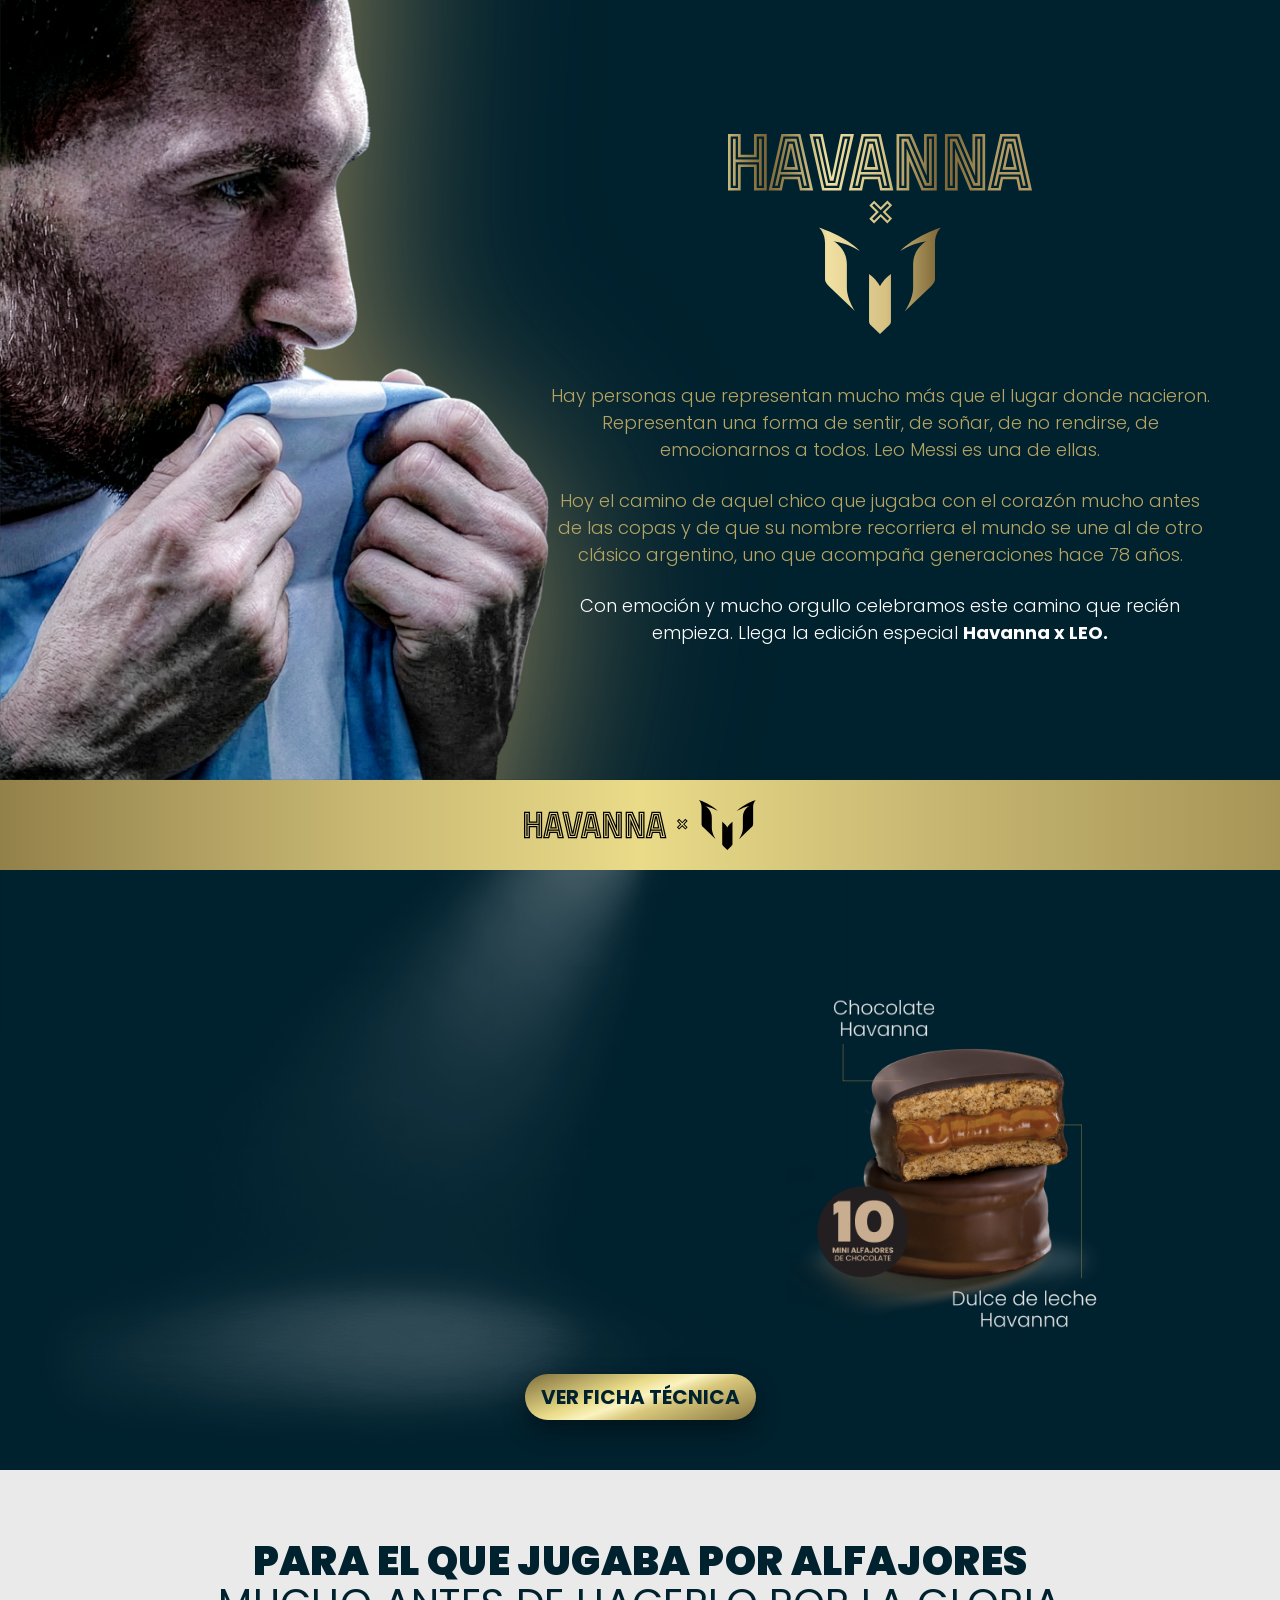
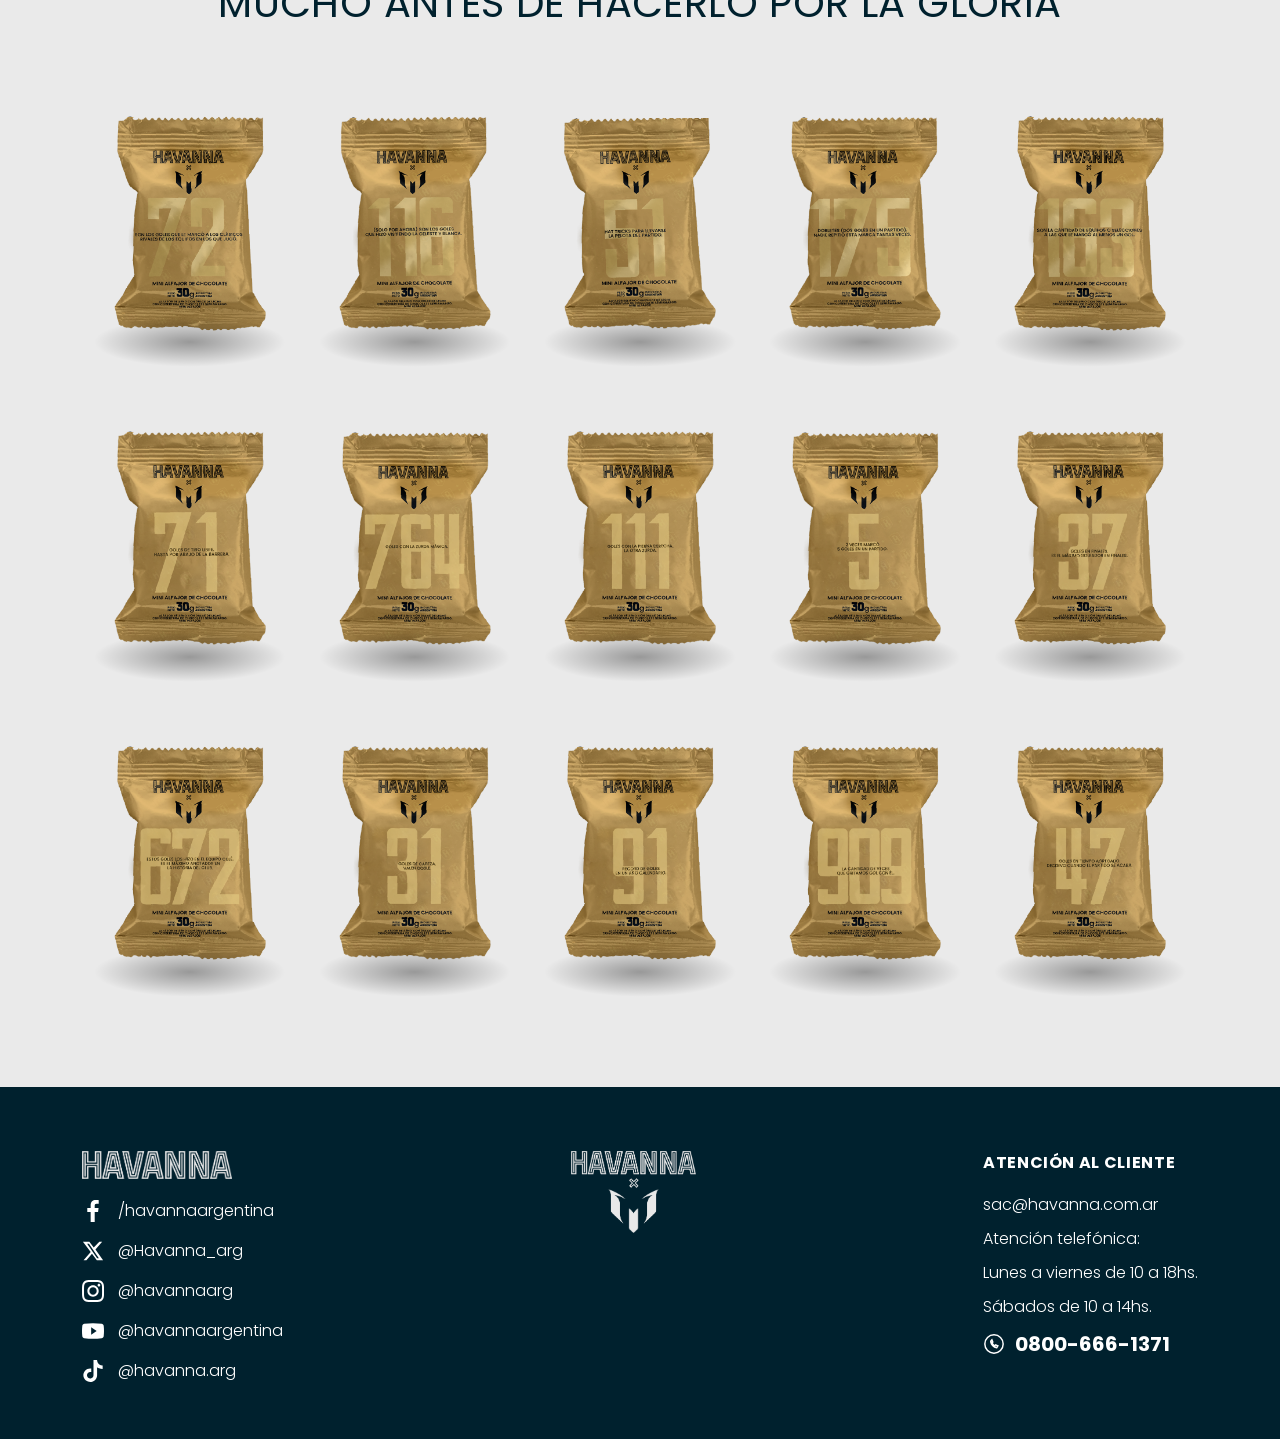
==== commit 48dc4d42: "feedback" ====
--- a/index.html
+++ b/index.html
@@ -31,14 +31,21 @@
     <!-- HERO -->
     <section class="hero">
       <div class="wrap-hero">
-        <div class="lockup">
+        <div class="lockup-desktop">
           <img src="./recursos/SVG/logo-hero.svg" alt="Logo Havanna x Leo" />
         </div>
-        <!-- <img
-          src="./recursos/Misc/Messi-Mobile.png"
-          alt="Messi besando la camiseta"
-          class="img-hero-mobile"
-        /> -->
+        <div class="hero-mobile">
+          <img
+            src="./recursos/Misc/Messi-Mobile.png"
+            alt="Messi besando la camiseta"
+            class="img-hero-mobile"
+          />
+          <img
+            class="lockup-mobile"
+            src="./recursos/SVG/logo-hero.svg"
+            alt="Logo Havanna x Leo"
+          />
+        </div>
         <div class="hero-copy">
           <p>
             Hay personas que representan mucho más que el lugar donde nacieron.
@@ -63,6 +70,25 @@
         alt="Logo Havanna x Leo"
       />
     </section>
+    <section class="copy-mobile">
+      <div class="hero-copy-mobile">
+        <p>
+          Hay personas que representan mucho más que el lugar donde nacieron.
+          Representan una forma de sentir, de soñar, de no rendirse, de
+          emocionarnos a todos. Leo Messi es una de ellas.
+        </p>
+        <p>
+          Hoy el camino de aquel chico que jugaba con el corazón mucho antes de
+          las copas y de que su nombre recorriera el mundo se une al de otro
+          clásico argentino, uno que acompaña generaciones hace 78 años.
+        </p>
+        <p class="light">
+          Con emoción y mucho orgullo celebramos este camino que recién empieza.
+          Llega la edición especial <b>Havanna x LEO.</b>
+        </p>
+      </div>
+    </section>
+
     <!-- BANDA + VIDEO -->
     <section class="band hidden">
       <img src="./recursos/SVG/x.svg" alt="" />
@@ -241,12 +267,6 @@
             src="./recursos/Misc/Logo-Messi.png"
             alt="Havanna"
           />
-
-          <div class="foot-links">
-            <a href="https://havanna.com.ar/nosotros/historia"
-              >Nuestra historia</a
-            >
-          </div>
         </div>
 
         <div class="footer-col foot-contact">
--- a/styles.css
+++ b/styles.css
@@ -60,6 +60,10 @@
   margin-top: 50px;
 }
 
+.copy-mobile {
+  display: none;
+}
+
 .wrap {
   max-width: var(--content);
   margin: 0 auto;
@@ -144,7 +148,7 @@
   background-size: contain;
   background-repeat: no-repeat;
 }
-.lockup {
+.lockup-desktop {
   display: flex;
   flex-direction: column;
   align-items: center;
@@ -152,8 +156,12 @@
   margin-bottom: 48px;
 }
 
-.lockup img {
-  height: 300px;
+.lockup-desktop img {
+  height: 200px;
+}
+
+.lockup-mobile {
+  display: none;
 }
 
 .hero-copy {
@@ -175,6 +183,10 @@
   font-weight: 700;
 }
 
+.img-hero-mobile {
+  display: none;
+}
+
 .band-leo {
   background: var(--gold-band);
   padding: 20px 0;
@@ -186,10 +198,6 @@
 
 .band-leo img {
   height: 50px;
-}
-
-.img-hero-mobile {
-  display: block;
 }
 
 /* BANDA DORADA + VIDEO */
@@ -335,6 +343,16 @@
   display: flex;
   align-items: center;
   justify-content: center;
+  transition:
+    transform 0.25s ease,
+    box-shadow 0.25s ease;
+  cursor: pointer;
+  background-color: transparent;
+}
+.wrapper:hover {
+  transform: scale(1.3);
+  /* box-shadow: 0 32px 40px -10px rgba(0, 0, 0, 0.45); */
+  z-index: 2;
 }
 
 .wrapper img {
@@ -501,6 +519,62 @@
   .messi-photo {
     min-height: 300px;
   }
+
+  .hero-copy-mobile {
+    max-width: 660px;
+    margin: 0 auto;
+    display: flex;
+    flex-direction: column;
+    gap: 24px;
+    text-align: center;
+    padding: 20px 32px;
+  }
+  .hero-copy-mobile p {
+    color: var(--gold-soft);
+    font-weight: 300;
+    font-size: 18px;
+  }
+  .hero-copy-mobile .light {
+    color: var(--white);
+  }
+  .hero-copy-mobile .light b {
+    font-weight: 700;
+  }
+
+  .hero-copy-mobile,
+  .copy-mobile {
+    display: block;
+  }
+
+  .hero-mobile {
+    display: flex;
+    margin-left: -32px;
+    padding-top: 20px;
+  }
+
+  .lockup-mobile {
+    width: 50%;
+  }
+
+  .hero-copy {
+    display: none;
+  }
+
+  .img-hero-mobile {
+    width: 50%;
+  }
+
+  .lockup-desktop {
+    display: none;
+  }
+  .lockup-mobile {
+    display: block;
+  }
+
+  .img-hero-mobile {
+    display: block;
+  }
+
   .grid {
     grid-template-columns: repeat(3, 1fr);
   }
@@ -561,11 +635,11 @@
     right: 10px;
   }
 
-  .lockup {
+  .lockup-desktop {
     margin-bottom: 0px;
   }
 
-  .lockup img {
+  .lockup-desktop img {
     width: 90%;
   }
 
@@ -582,7 +656,7 @@
     /* height: 950px; */
     padding: 50px 0;
     min-height: unset;
-    background-image: url("./recursos/Misc/Foco.png");
+    background-image: unset;
     background-size: 160%;
     background-position: top;
     flex-direction: column;
@@ -627,15 +701,15 @@
   }
 
   .hero {
-    height: 1100px;
-    max-height: unset;
-    padding-bottom: 50px;
+    height: auto;
+    /* max-height: unset; */
+    /* padding-bottom: 50px; */
     /* height: 100vh; */
     /* max-height: 780px; */
-    background-image: url("./recursos/Misc/Messi-Mobile.png");
-    background-size: 60%;
-    background-position: bottom left;
-    background-repeat: no-repeat;
+    background-image: unset;
+    /* background-size: 60%; */
+    /* background-position: bottom left; */
+    /* background-repeat: no-repeat; */
   }
 
   .wrap-hero {
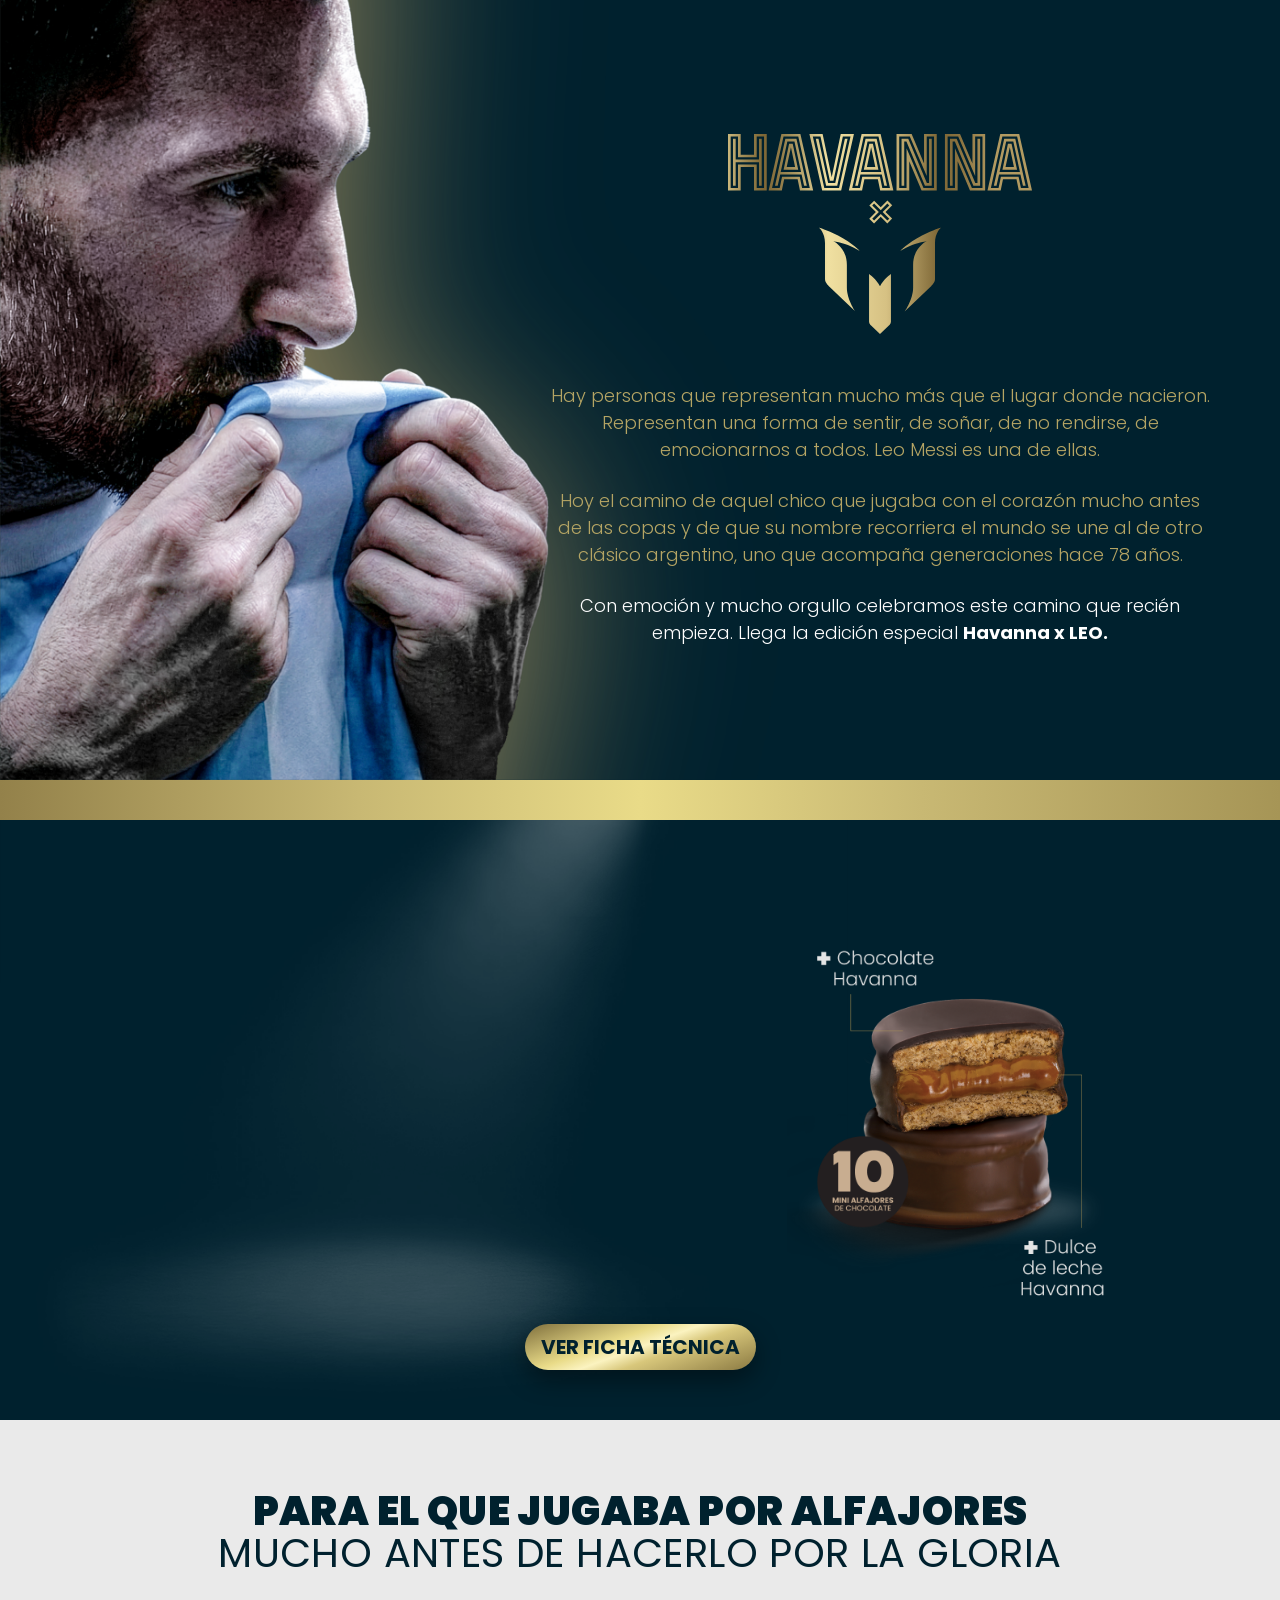
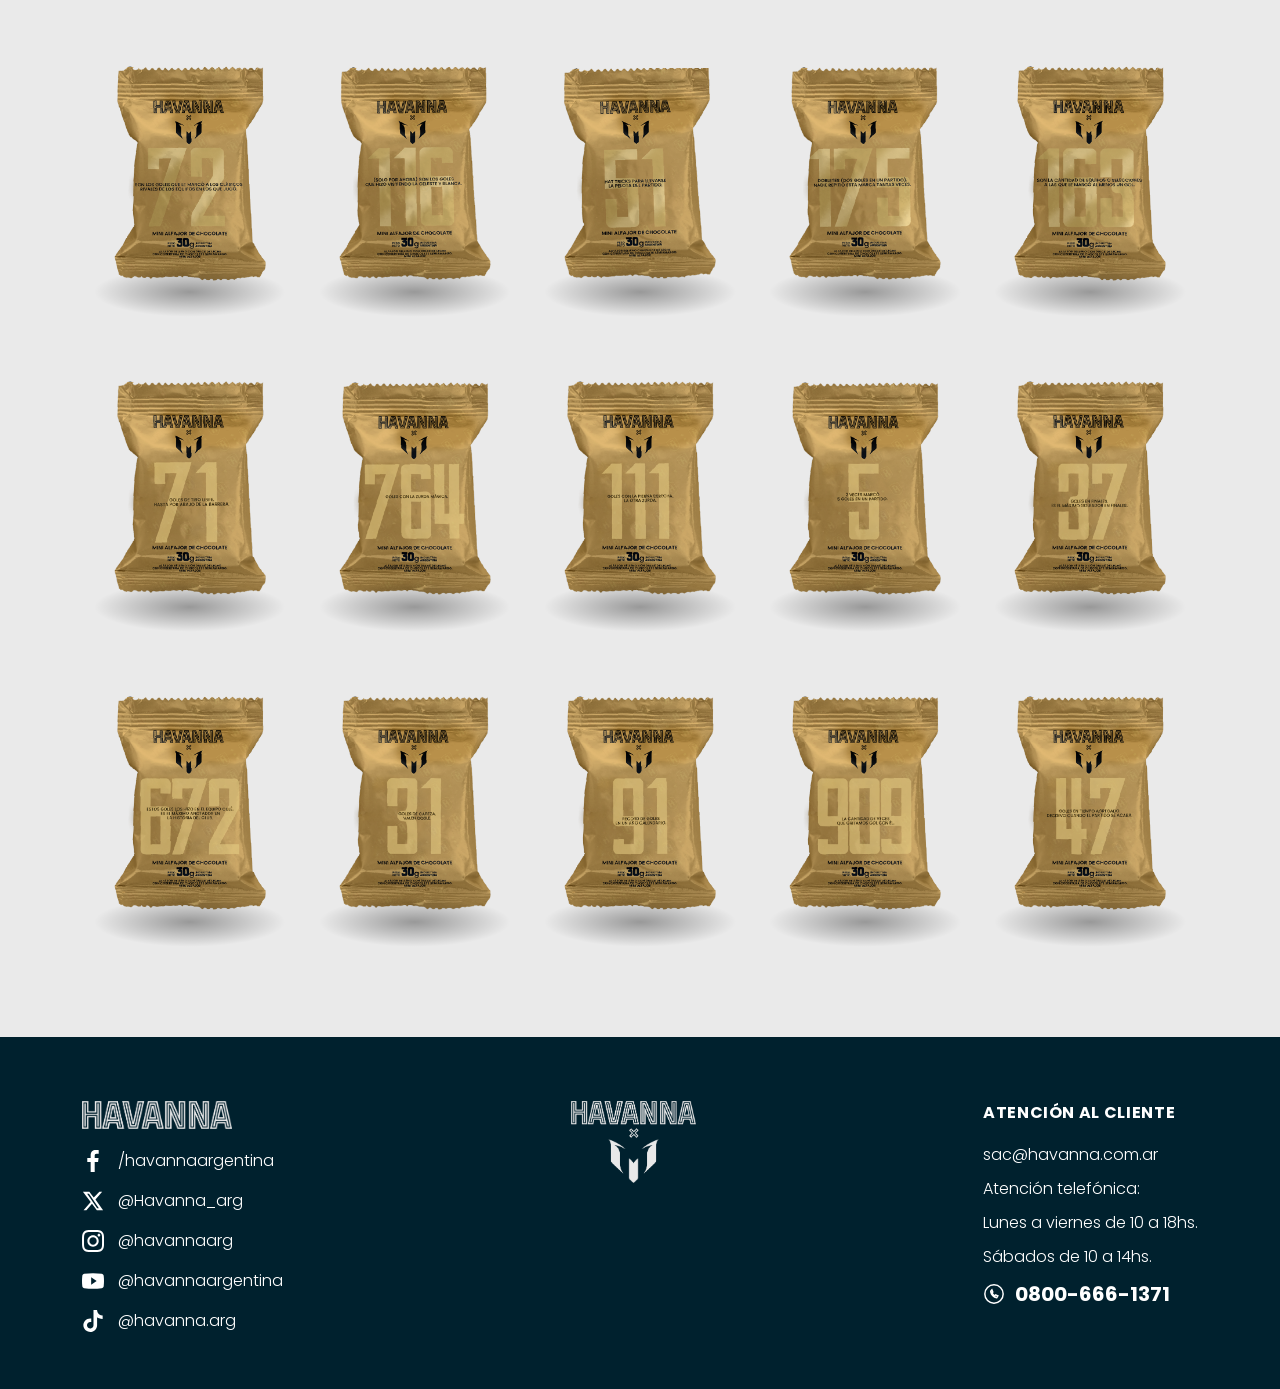
==== commit c88da139: "feedback" ====
--- a/index.html
+++ b/index.html
@@ -64,12 +64,7 @@
         </div>
       </div>
     </section>
-    <section class="band-leo">
-      <img
-        src="./recursos/Misc/logo-messi-negro.svg"
-        alt="Logo Havanna x Leo"
-      />
-    </section>
+    <section class="band-leo"></section>
     <section class="copy-mobile">
       <div class="hero-copy-mobile">
         <p>
@@ -123,7 +118,7 @@
       <div class="product-col">
         <img
           class="alfajor-img"
-          src="./recursos/Misc/HavannaxMessi-03.png"
+          src="./recursos/Misc/PlacaTransparencia.png"
           alt=""
         />
       </div>
--- a/styles.css
+++ b/styles.css
@@ -351,7 +351,6 @@
 }
 .wrapper:hover {
   transform: scale(1.3);
-  /* box-shadow: 0 32px 40px -10px rgba(0, 0, 0, 0.45); */
   z-index: 2;
 }
 
@@ -702,14 +701,7 @@
 
   .hero {
     height: auto;
-    /* max-height: unset; */
-    /* padding-bottom: 50px; */
-    /* height: 100vh; */
-    /* max-height: 780px; */
     background-image: unset;
-    /* background-size: 60%; */
-    /* background-position: bottom left; */
-    /* background-repeat: no-repeat; */
   }
 
   .wrap-hero {
@@ -735,4 +727,8 @@
   .logo-havanna-messi .mobile {
     display: none;
   }
-}
+
+  .wrapper img {
+    padding: 10px 10px;
+  }
+}
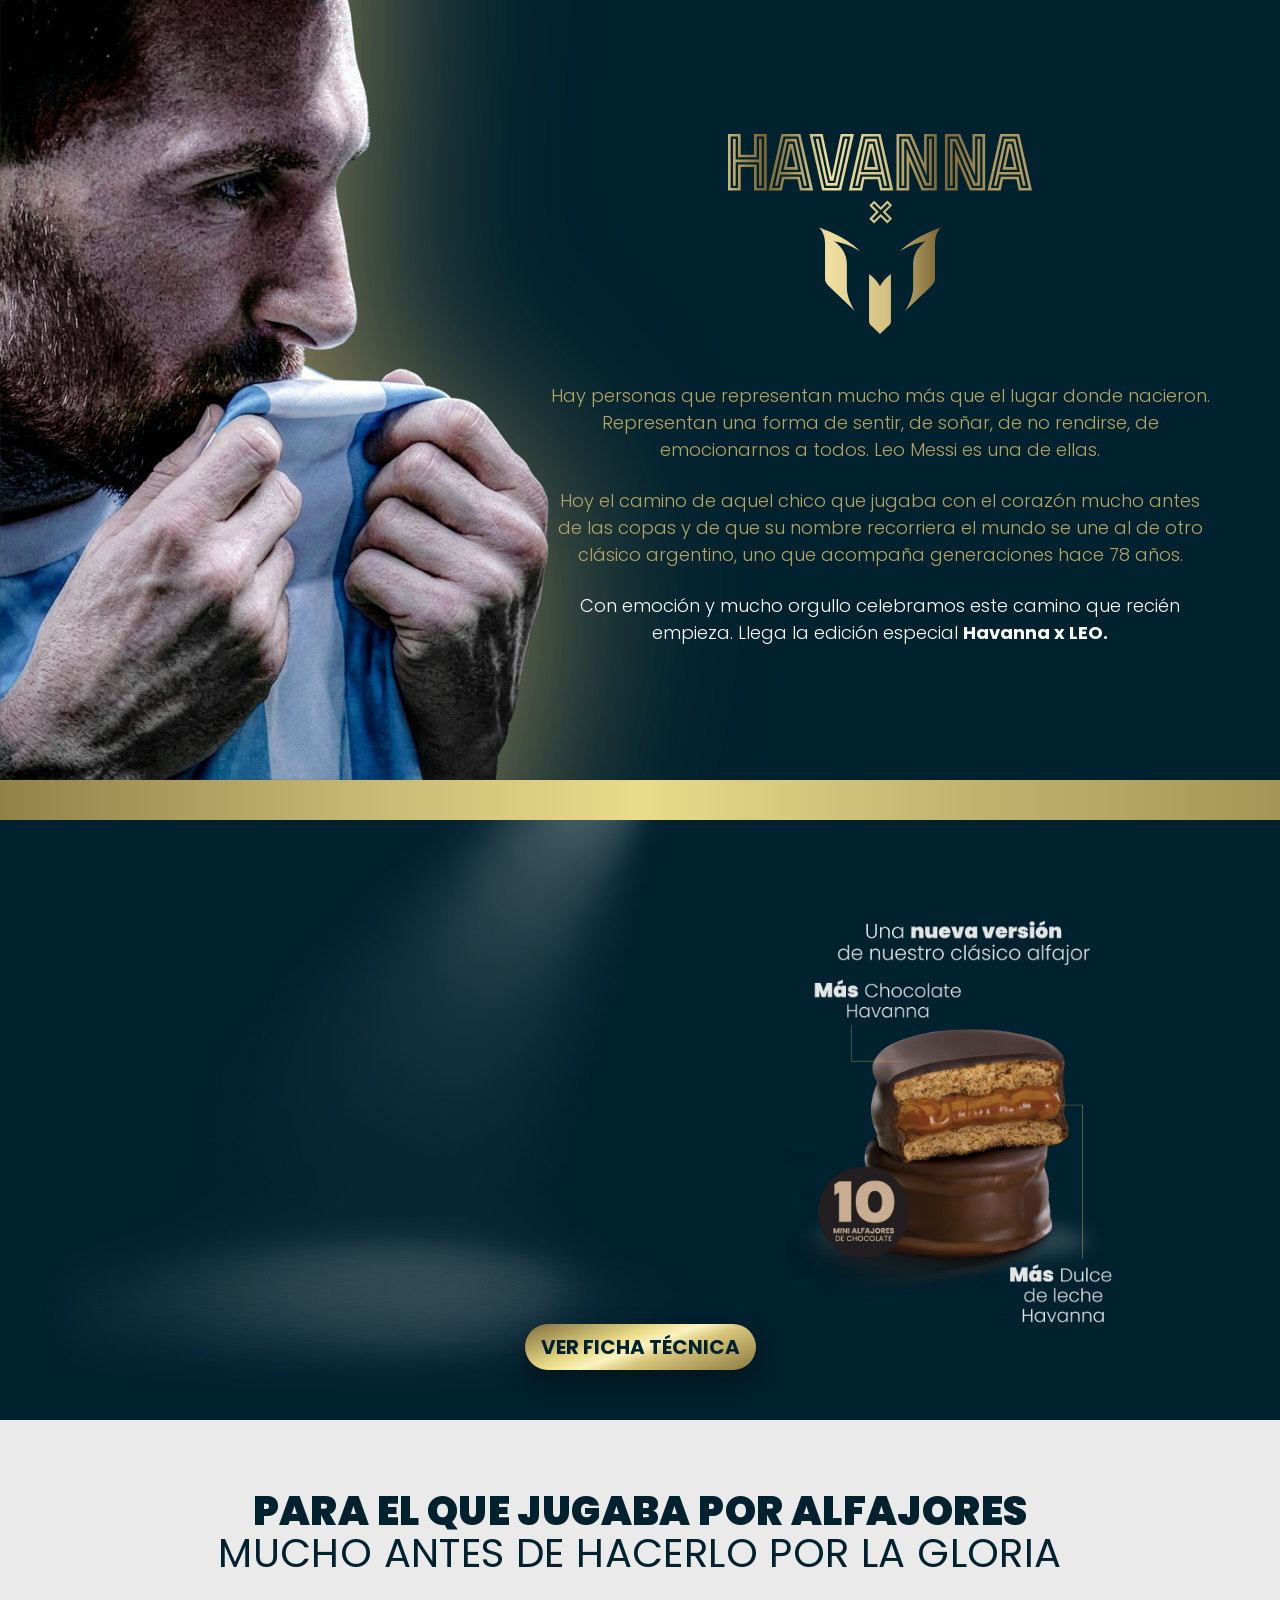
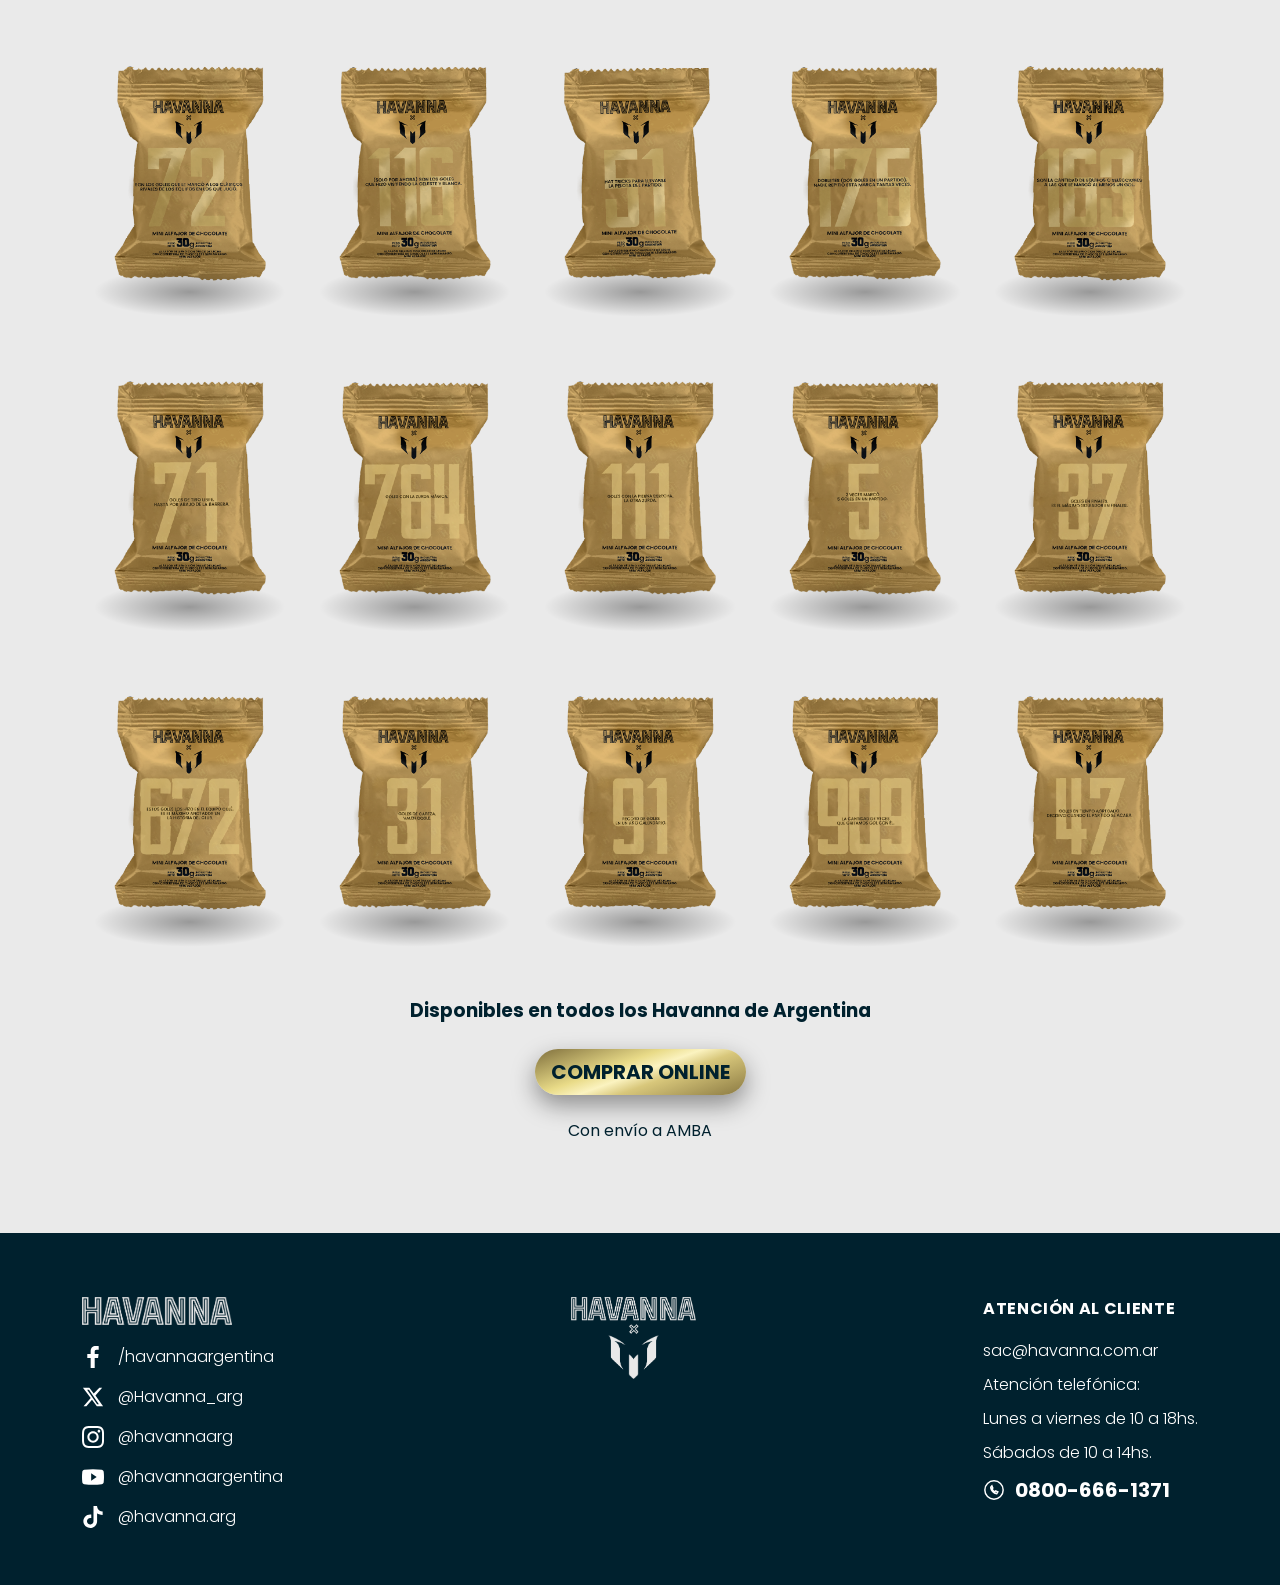
==== commit a5f2afef: "feedback;" ====
--- a/index.html
+++ b/index.html
@@ -118,7 +118,7 @@
       <div class="product-col">
         <img
           class="alfajor-img"
-          src="./recursos/Misc/PlacaTransparencia.png"
+          src="./recursos/Misc/PlacaTransparente-06.png"
           alt=""
         />
       </div>
@@ -134,6 +134,15 @@
         </h2>
 
         <div class="grid" id="grid"></div>
+        <h3>Disponibles en todos los Havanna de Argentina</h3>
+        <a
+          class="buy-button"
+          href="https://tienda.havanna.com.ar/"
+          target="_blank"
+        >
+          Comprar online
+        </a>
+        <p>Con envío a AMBA</p>
       </div>
     </section>
 
--- a/styles.css
+++ b/styles.css
@@ -335,6 +335,7 @@
   grid-template-columns: repeat(5, 1fr);
   gap: 28px 10px;
   margin-top: 56px;
+  padding-bottom: 50px;
 }
 .wrapper {
   position: relative;
@@ -378,6 +379,22 @@
   border-radius: 50%;
 }
 
+.buy-button {
+  font-family: "Poppins", sans-serif;
+  text-transform: uppercase;
+  font-size: 20px;
+  font-weight: bold;
+  padding: 8px 16px;
+  border-radius: 24px;
+  border: none;
+  background: var(--gold-metal);
+  box-shadow: 0 10px 24px rgba(0, 0, 0, 0.4);
+  cursor: pointer;
+  color: var(--navy);
+  margin-top: 24px;
+  margin-bottom: 24px;
+}
+
 /* FOOTER */
 footer {
   background: var(--navy);
@@ -731,4 +748,21 @@
   .wrapper img {
     padding: 10px 10px;
   }
-}
+
+  .buy-button {
+    font-size: 12px;
+    padding: 8px 16px;
+    border-radius: 24px;
+    border: none;
+    background: var(--gold-metal);
+    box-shadow: 0 10px 24px rgba(0, 0, 0, 0.4);
+    cursor: pointer;
+    color: var(--navy);
+    margin-top: 24px;
+    margin-bottom: 24px;
+  }
+  .collection {
+    padding: 70px 0 50px;
+    text-align: center;
+  }
+}
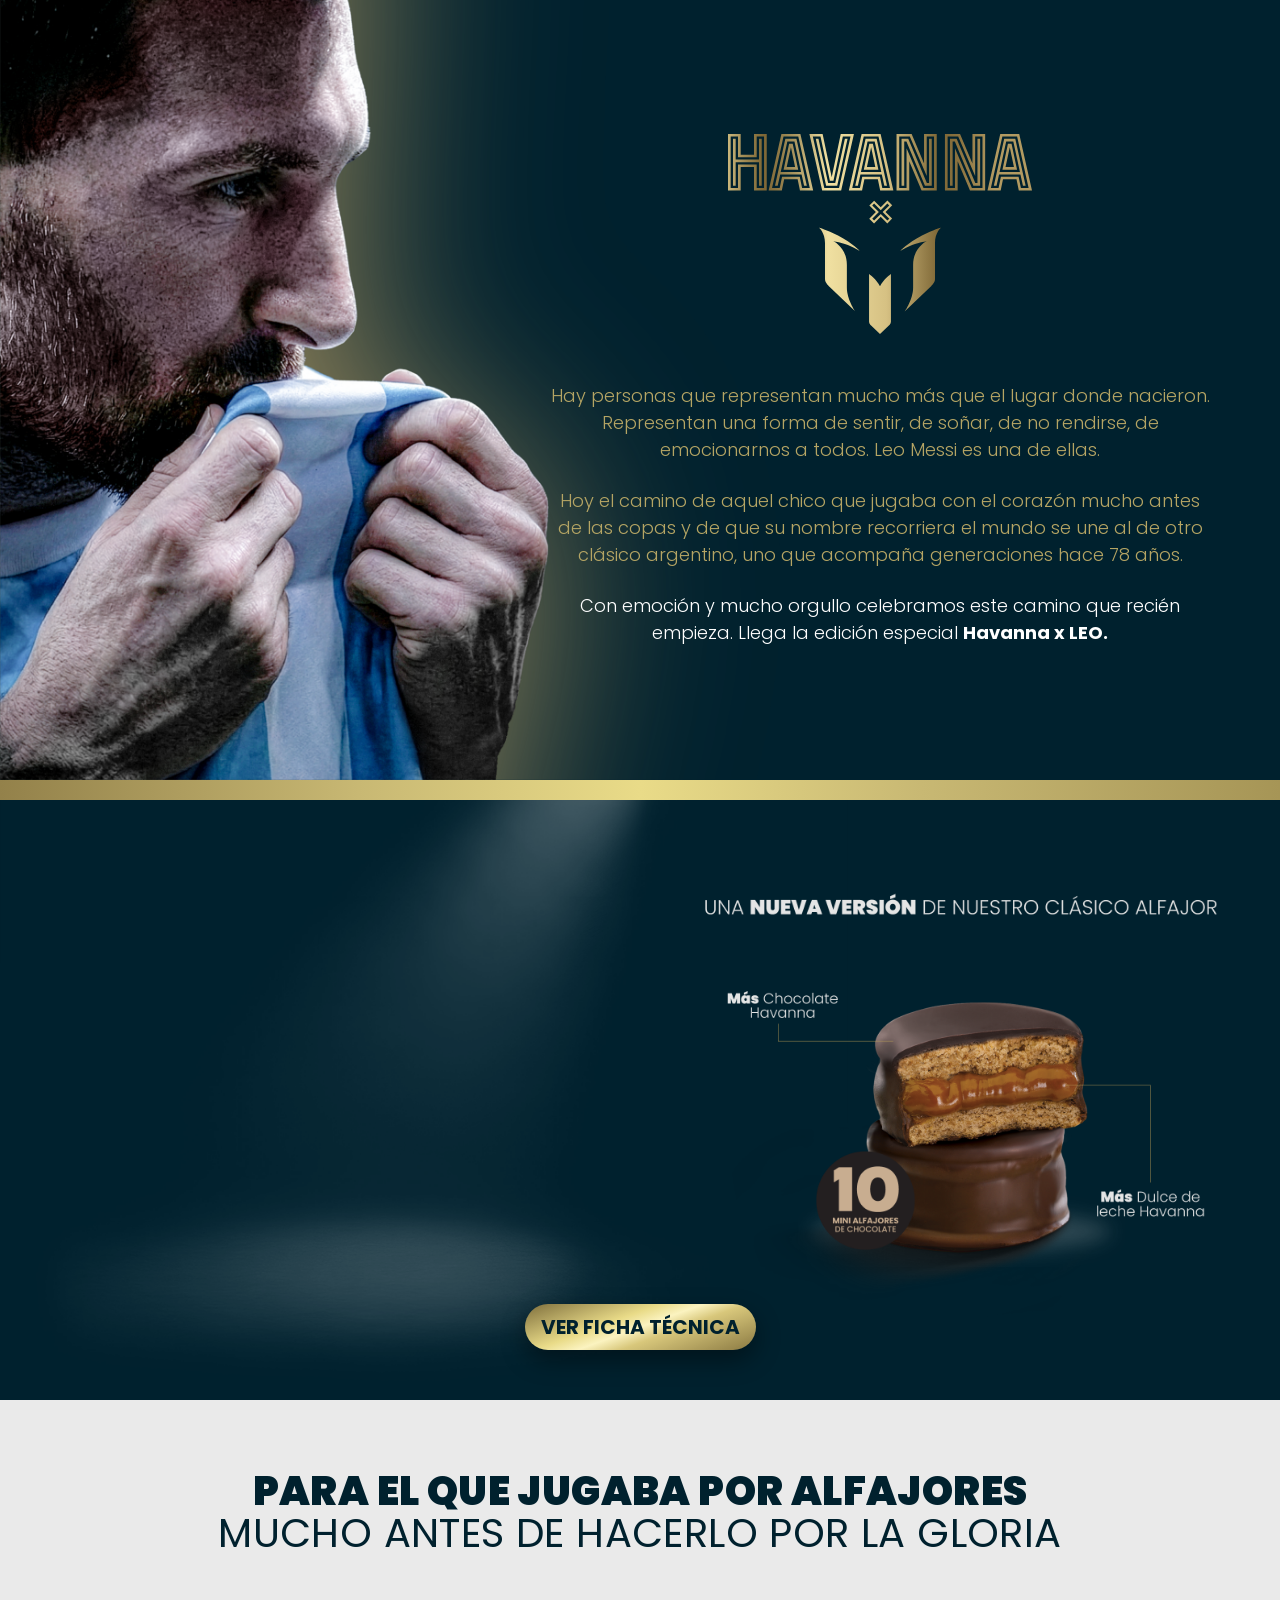
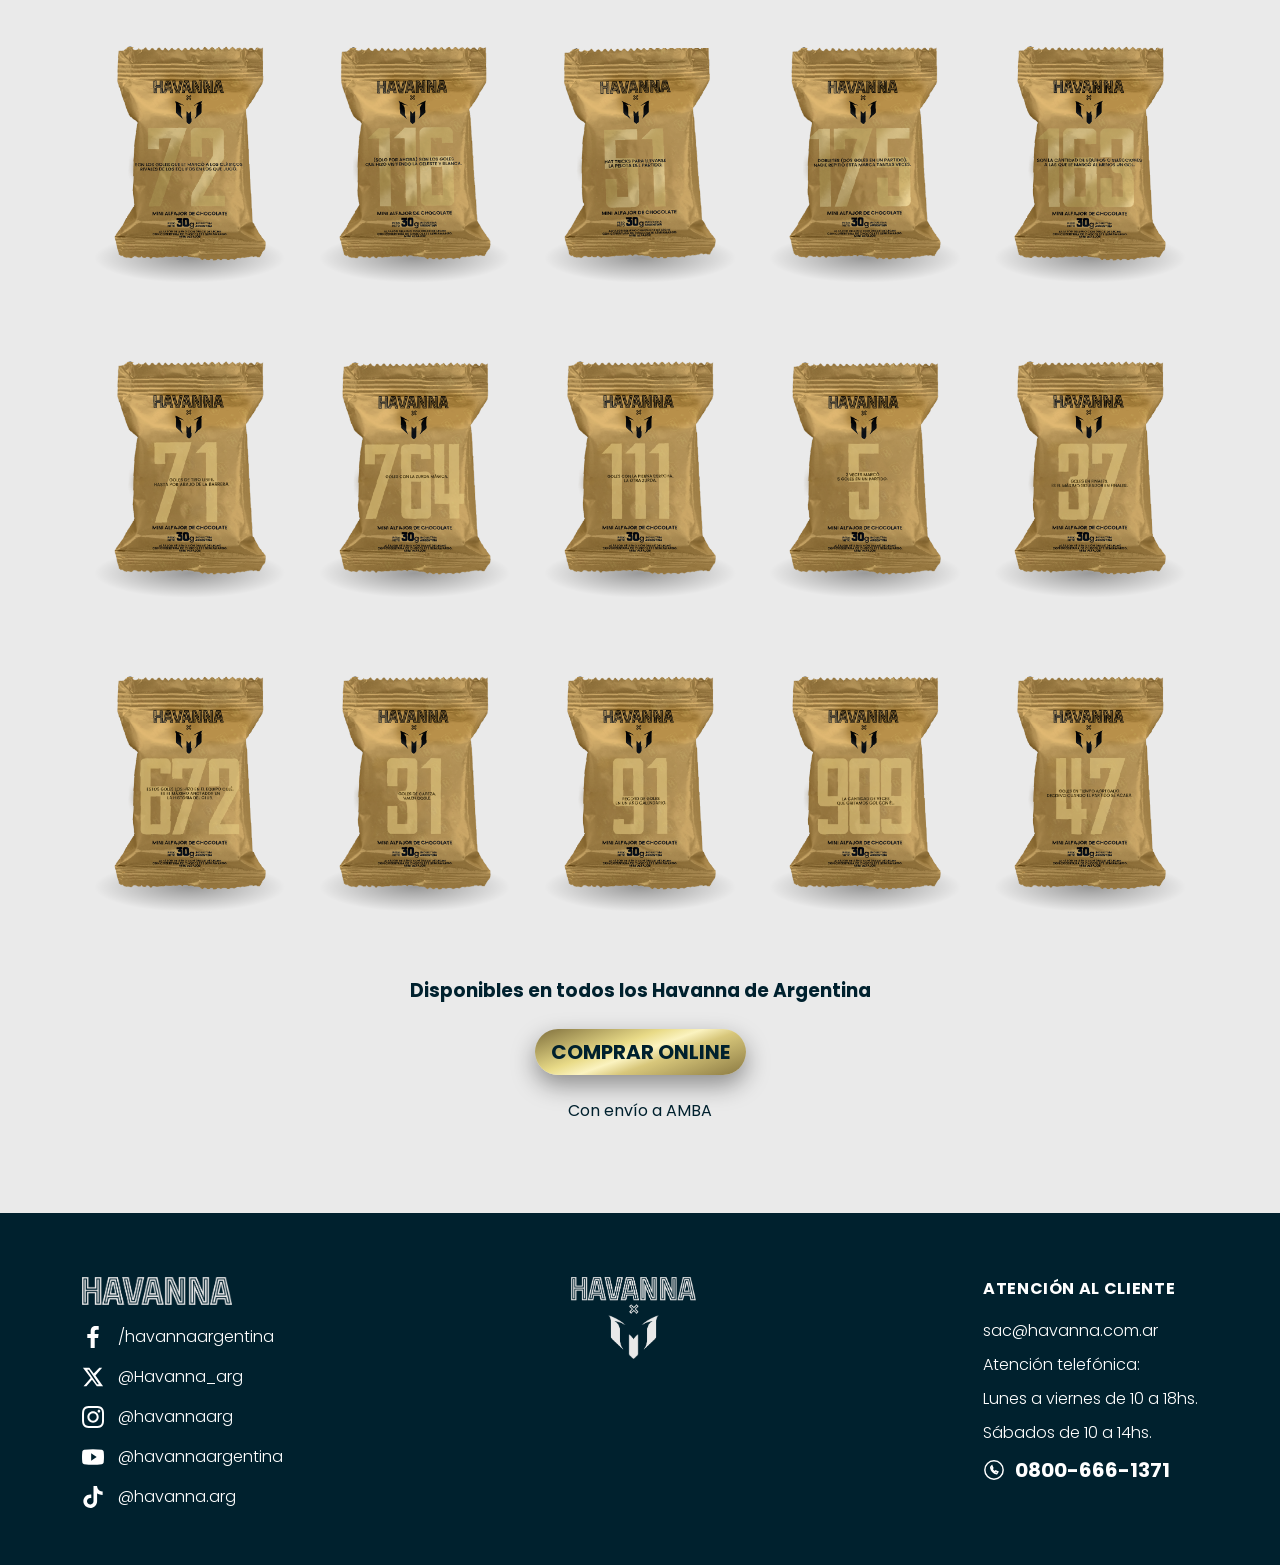
==== commit a3ef4de4: "feedback" ====
--- a/index.html
+++ b/index.html
@@ -117,8 +117,13 @@
       </div>
       <div class="product-col">
         <img
-          class="alfajor-img"
-          src="./recursos/Misc/PlacaTransparente-06.png"
+          class="alfajor-img desktop"
+          src="./recursos/Misc/alfajor-desktop.png"
+          alt=""
+        />
+        <img
+          class="alfajor-img mobile"
+          src="./recursos/Misc/alfajor-mobile.png"
           alt=""
         />
       </div>
@@ -305,6 +310,16 @@
       </div>
     </dialog>
 
+    <!-- MODAL ALFAJOR -->
+    <dialog id="modal-alfajor" class="modal-overlay modal-overlay--alfajor" aria-label="Ver alfajor">
+      <div class="modal-box modal-box--alfajor">
+        <button type="button" class="modal-close" aria-label="Cerrar">
+          &times;
+        </button>
+        <img src="" alt="Alfajor Havanna x LEO" />
+      </div>
+    </dialog>
+
     <script>
       var grid = document.getElementById("grid");
       for (var i = 1; i <= 15; i++) {
@@ -320,20 +335,32 @@
         grid.appendChild(d);
       }
 
-      var modal = document.getElementById("modal-ficha");
-      var btnFicha = document.querySelector(".product-button");
-      var btnClose = document.querySelector(".modal-close");
-
-      btnFicha.addEventListener("click", function () {
-        modal.showModal();
-      });
-
-      btnClose.addEventListener("click", function () {
-        modal.close();
-      });
-
-      modal.addEventListener("click", function (e) {
-        if (e.target === modal) modal.close();
+      // Modal ficha técnica
+      var modalFicha = document.getElementById("modal-ficha");
+      document.querySelector(".product-button").addEventListener("click", function () {
+        modalFicha.showModal();
+      });
+      modalFicha.querySelector(".modal-close").addEventListener("click", function () {
+        modalFicha.close();
+      });
+      modalFicha.addEventListener("click", function (e) {
+        if (e.target === modalFicha) modalFicha.close();
+      });
+
+      // Modal alfajor — primer item de la grilla
+      var modalAlfajor = document.getElementById("modal-alfajor");
+      var modalAlfajorImg = modalAlfajor.querySelector("img");
+      var firstWrapper = grid.firstElementChild;
+      firstWrapper.classList.add("is-clickable");
+      firstWrapper.addEventListener("click", function () {
+        modalAlfajorImg.src = firstWrapper.querySelector("img").src;
+        modalAlfajor.showModal();
+      });
+      modalAlfajor.querySelector(".modal-close").addEventListener("click", function () {
+        modalAlfajor.close();
+      });
+      modalAlfajor.addEventListener("click", function (e) {
+        if (e.target === modalAlfajor) modalAlfajor.close();
       });
     </script>
 
--- a/styles.css
+++ b/styles.css
@@ -189,7 +189,7 @@
 
 .band-leo {
   background: var(--gold-band);
-  padding: 20px 0;
+  padding: 10px 0;
   display: flex;
   align-items: center;
   justify-content: center;
@@ -361,12 +361,13 @@
   padding: 0 10px;
   object-fit: contain;
   display: block;
+  z-index: 2;
 }
 
 .wrapper::after {
   content: "";
   position: absolute;
-  bottom: 0;
+  bottom: 5%;
   left: 50%;
   transform: translateX(-50%);
   width: 90%;
@@ -377,6 +378,7 @@
     rgba(0, 0, 0, 0) 70%
   );
   border-radius: 50%;
+  z-index: 1;
 }
 
 .buy-button {
@@ -475,7 +477,7 @@
   display: none;
 }
 
-/* MODAL FICHA TÉCNICA */
+/* MODALES */
 .modal-overlay {
   border: none;
   padding: 0;
@@ -525,6 +527,28 @@
   box-shadow: 0 4px 12px rgba(0, 0, 0, 0.4);
 }
 
+.modal-overlay--alfajor {
+  background: transparent;
+}
+
+.modal-box--alfajor {
+  max-width: 420px;
+}
+
+.modal-box--alfajor img {
+  width: 70%;
+  /* background: var(--navy); */
+}
+
+.wrapper.is-clickable {
+  cursor: pointer;
+}
+
+.wrapper.is-clickable:hover img {
+  transform: scale(1.05);
+  transition: transform 0.2s ease;
+}
+
 @media (max-width: 900px) {
   .havanna-word {
     font-size: 54px;
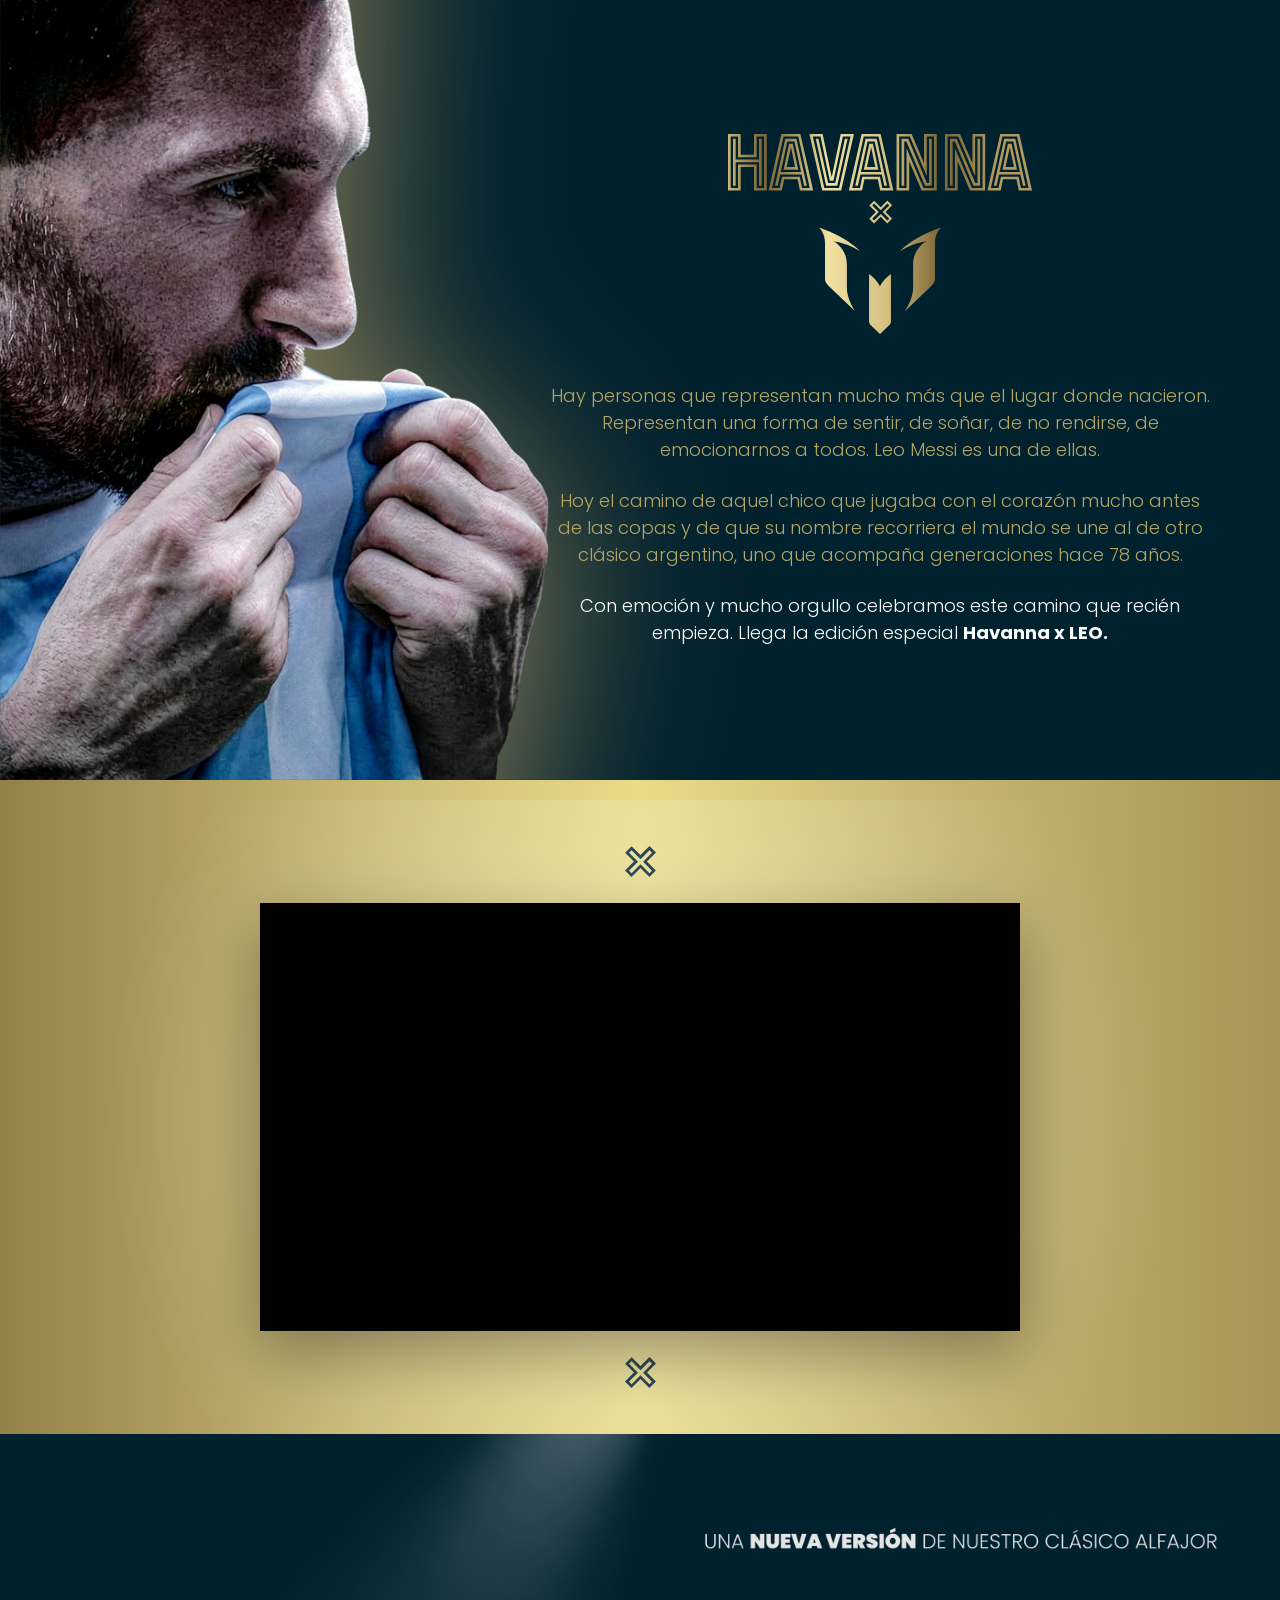
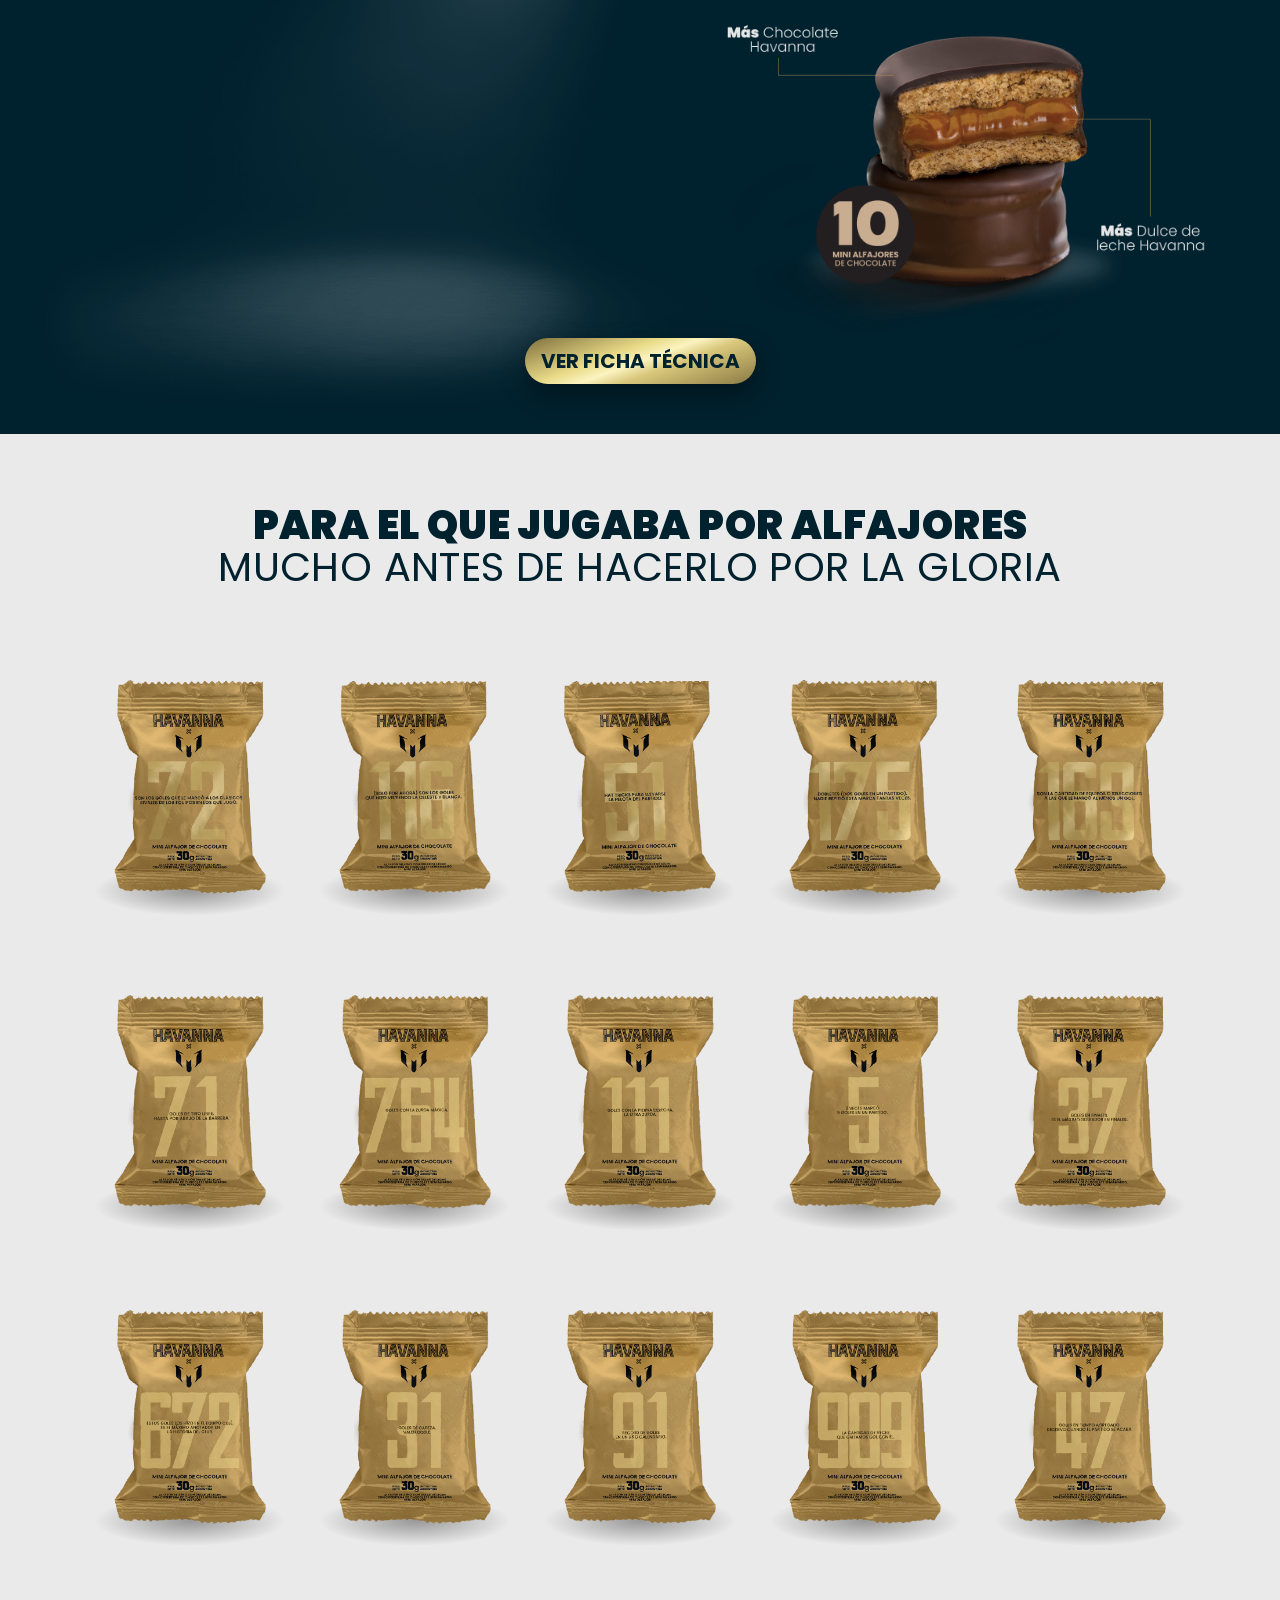
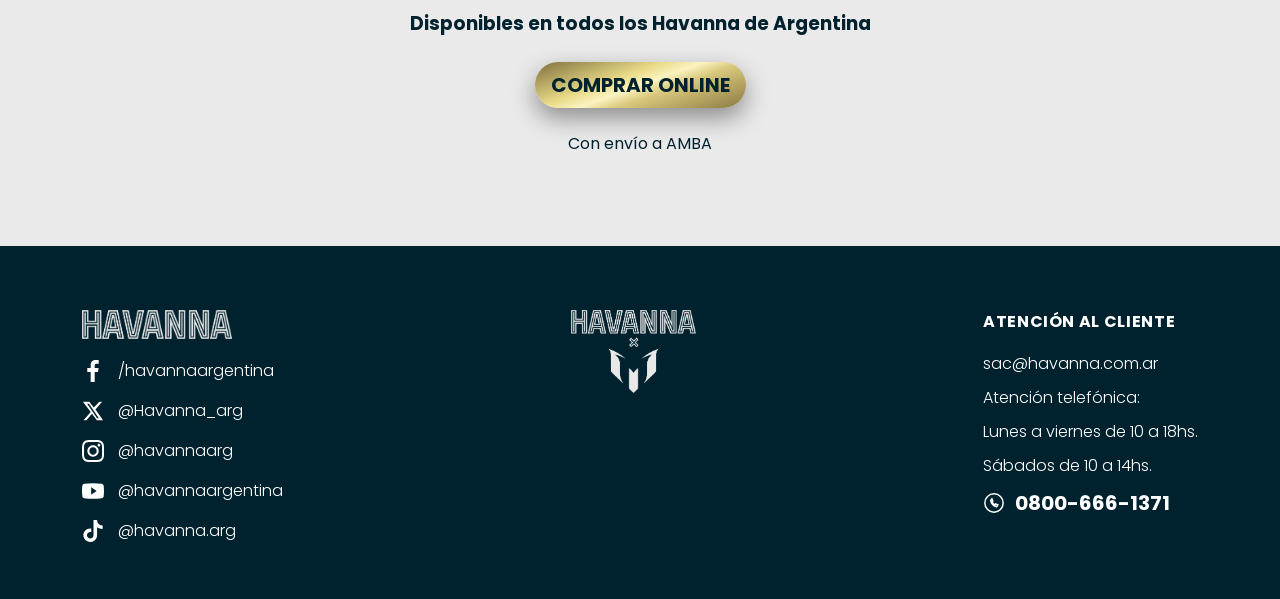
==== commit 2591a4be: "feedback;" ====
--- a/index.html
+++ b/index.html
@@ -85,15 +85,16 @@
     </section>
 
     <!-- BANDA + VIDEO -->
-    <section class="band hidden">
+    <section class="band">
       <img src="./recursos/SVG/x.svg" alt="" />
 
       <div class="video-card">
-        <div class="video-bar">GOLES SON ALFAJORES – HAVANNA</div>
         <div class="video-frame">
           <iframe
-            src="https://www.youtube.com/embed/VIDEO_ID"
-            title="Goles son alfajores – Havanna"
+            width="560"
+            height="315"
+            src="https://www.youtube.com/embed/-QDzNb6Y1O8?si=l6DO-Sx3OURoCyee"
+            title="YouTube video player"
             allow="
               accelerometer;
               autoplay;
@@ -101,7 +102,9 @@
               encrypted-media;
               gyroscope;
               picture-in-picture;
+              web-share;
             "
+            referrerpolicy="strict-origin-when-cross-origin"
             allowfullscreen
           ></iframe>
         </div>
@@ -311,7 +314,11 @@
     </dialog>
 
     <!-- MODAL ALFAJOR -->
-    <dialog id="modal-alfajor" class="modal-overlay modal-overlay--alfajor" aria-label="Ver alfajor">
+    <dialog
+      id="modal-alfajor"
+      class="modal-overlay modal-overlay--alfajor"
+      aria-label="Ver alfajor"
+    >
       <div class="modal-box modal-box--alfajor">
         <button type="button" class="modal-close" aria-label="Cerrar">
           &times;
@@ -322,6 +329,9 @@
 
     <script>
       var grid = document.getElementById("grid");
+      var modalAlfajor = document.getElementById("modal-alfajor");
+      var modalAlfajorImg = modalAlfajor.querySelector("img");
+
       for (var i = 1; i <= 15; i++) {
         var num = String(i);
         var d = document.createElement("div");
@@ -332,6 +342,12 @@
           '.png" alt="Alfajor Havanna x LEO ' +
           num +
           '" />';
+        d.addEventListener("click", (function (wrapper) {
+          return function () {
+            modalAlfajorImg.src = wrapper.querySelector("img").src;
+            modalAlfajor.showModal();
+          };
+        })(d));
         grid.appendChild(d);
       }
 
@@ -347,15 +363,7 @@
         if (e.target === modalFicha) modalFicha.close();
       });
 
-      // Modal alfajor — primer item de la grilla
-      var modalAlfajor = document.getElementById("modal-alfajor");
-      var modalAlfajorImg = modalAlfajor.querySelector("img");
-      var firstWrapper = grid.firstElementChild;
-      firstWrapper.classList.add("is-clickable");
-      firstWrapper.addEventListener("click", function () {
-        modalAlfajorImg.src = firstWrapper.querySelector("img").src;
-        modalAlfajor.showModal();
-      });
+      // Modal alfajor
       modalAlfajor.querySelector(".modal-close").addEventListener("click", function () {
         modalAlfajor.close();
       });
--- a/styles.css
+++ b/styles.css
@@ -540,15 +540,6 @@
   /* background: var(--navy); */
 }
 
-.wrapper.is-clickable {
-  cursor: pointer;
-}
-
-.wrapper.is-clickable:hover img {
-  transform: scale(1.05);
-  transition: transform 0.2s ease;
-}
-
 @media (max-width: 900px) {
   .havanna-word {
     font-size: 54px;
